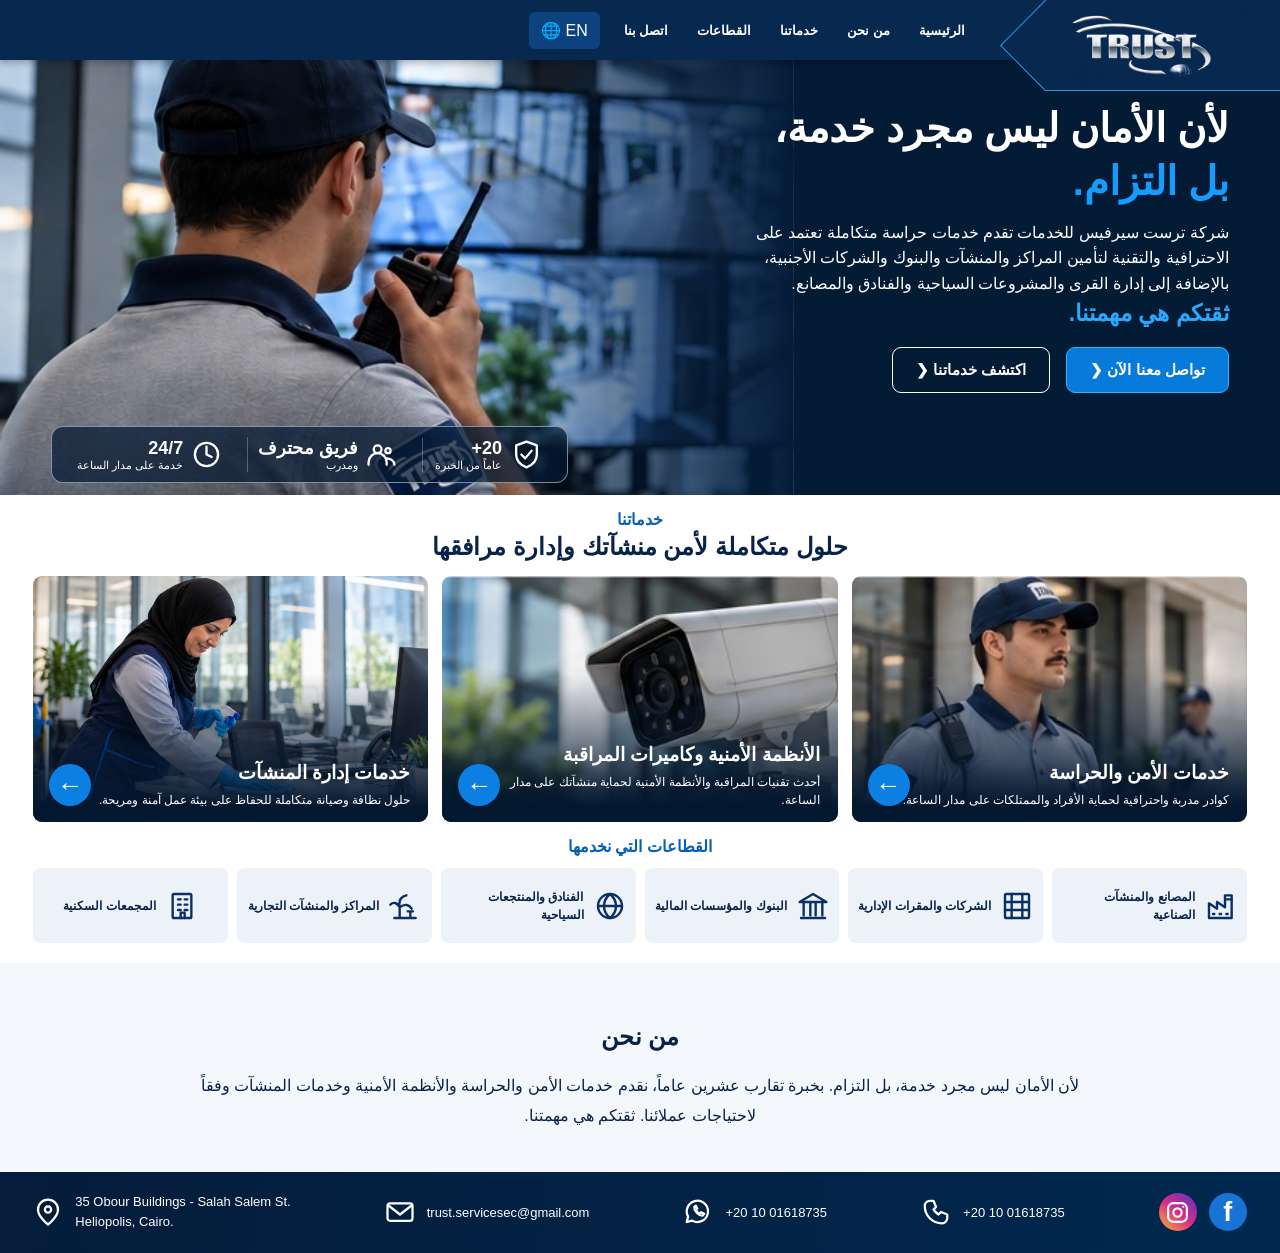
==== index.html @ 4dd1cd44 "TrustService_RTL_Arabic_WhiteSpace_Fixed" ====
<!doctype html><html lang="ar" dir="rtl"><head><meta charset="utf-8"><meta name="viewport" content="width=device-width, initial-scale=1"><meta name="description" content="ترست سيرفيس للأمن والحراسة وكاميرات المراقبة وخدمات المنشآت في مصر"><title>ترست سيرفيس | لأن الأمان ليس مجرد خدمة بل التزام</title><link rel="stylesheet" href="style.css?v=rtl-fix5"></head><body>
<header class="top"><div class="brand"><svg class="brand-outline" viewBox="0 0 280 90" preserveAspectRatio="none" aria-hidden="true"><path d="M45 0 L0 45 L45 90 H280"/></svg><img src="assets/logo_transparent.png" alt="TRUST Service"></div><nav class="nav" aria-label="Main navigation"><a href="#home" data-ar="الرئيسية" data-en="Home">الرئيسية</a><a href="about.html" data-ar="من نحن" data-en="About">من نحن</a><a href="security.html" data-ar="خدماتنا" data-en="Services">خدماتنا</a><a href="#sectors" data-ar="القطاعات" data-en="Sectors">القطاعات</a><a href="contact.html" data-ar="اتصل بنا" data-en="Contact">اتصل بنا</a></nav><button class="lang" id="lang" type="button">EN 🌐</button><button class="hamburger" id="menu" type="button" aria-label="Toggle menu" aria-expanded="false">☰</button></header>
<main><section class="hero" id="home"><div class="hero-photo" role="img" aria-label="Security guard monitoring CCTV displays"></div><div class="hero-copy"><h1 data-ar="لأن الأمان ليس مجرد خدمة،<br><em>بل التزام.</em>" data-en="Security is more than a service,<br><em>it's a commitment.</em>">لأن الأمان ليس مجرد خدمة،<br><em>بل التزام.</em></h1><p data-ar="شركة ترست سيرفيس للخدمات تقدم خدمات حراسة متكاملة تعتمد على الاحترافية والتقنية لتأمين المراكز والمنشآت والبنوك والشركات الأجنبية، بالإضافة إلى إدارة القرى والمشروعات السياحية والفنادق والمصانع." data-en="Trust Service provides professional security and technology-driven solutions for commercial premises, banks, international companies, tourism projects, hotels and factories.">شركة ترست سيرفيس للخدمات تقدم خدمات حراسة متكاملة تعتمد على الاحترافية والتقنية لتأمين المراكز والمنشآت والبنوك والشركات الأجنبية، بالإضافة إلى إدارة القرى والمشروعات السياحية والفنادق والمصانع.</p><strong data-ar="ثقتكم هي مهمتنا." data-en="Your trust is our mission.">ثقتكم هي مهمتنا.</strong><div class="hero-buttons"><a class="btn primary" href="#contact" data-ar="تواصل معنا الآن ❮" data-en="Contact Us ❯">تواصل معنا الآن ❮</a><a class="btn outline" href="#services" data-ar="اكتشف خدماتنا ❮" data-en="Explore Services ❯">اكتشف خدماتنا ❮</a></div></div><div class="stats"><div><span class="stat-icon"><svg viewBox="0 0 24 24" width="30" height="30" fill="none" stroke="currentColor" stroke-width="1.8" stroke-linecap="round" stroke-linejoin="round" aria-hidden="true"><path d="M12 2 4 5v7c0 5 3 8 8 10 5-2 8-5 8-10V5z"/><path d="m8 12 3 3 5-6"/></svg></span><b>20+</b><small data-ar="عاماً من الخبرة" data-en="Years of experience">عاماً من الخبرة</small></div><div><span class="stat-icon"><svg viewBox="0 0 24 24" width="30" height="30" fill="none" stroke="currentColor" stroke-width="1.8" stroke-linecap="round" stroke-linejoin="round" aria-hidden="true"><circle cx="9" cy="8" r="3"/><circle cx="17" cy="9" r="2"/><path d="M2 20v-2a7 7 0 0 1 14 0v2M16 15c3 0 6 2 6 5"/></svg></span><b data-ar="فريق محترف" data-en="Professional team">فريق محترف</b><small data-ar="ومدرب" data-en="Trained personnel">ومدرب</small></div><div><span class="stat-icon"><svg viewBox="0 0 24 24" width="30" height="30" fill="none" stroke="currentColor" stroke-width="1.8" stroke-linecap="round" stroke-linejoin="round" aria-hidden="true"><circle cx="12" cy="12" r="9"/><path d="M12 6v6l4 2"/></svg></span><b>24/7</b><small data-ar="خدمة على مدار الساعة" data-en="Around-the-clock security">خدمة على مدار الساعة</small></div></div></section>
<section class="services" id="services"><div class="section-label" data-ar="خدماتنا" data-en="Our Services">خدماتنا</div><h2 data-ar="حلول متكاملة لأمن منشآتك وإدارة مرافقها" data-en="Integrated Security & Facility Solutions">حلول متكاملة لأمن منشآتك وإدارة مرافقها</h2><div class="cards"><article class="card"><img src="assets/guards.jpg" alt="Security guards in uniform"><div class="shade"><h3 data-ar="خدمات الأمن والحراسة" data-en="Security Guarding">خدمات الأمن والحراسة</h3><p data-ar="كوادر مدربة واحترافية لحماية الأفراد والممتلكات على مدار الساعة." data-en="Trained professionals protecting people and property around the clock.">كوادر مدربة واحترافية لحماية الأفراد والممتلكات على مدار الساعة.</p></div><a href="security.html" aria-label="Explore security guarding"><span data-ar="←" data-en="→">←</span></a></article><article class="card"><img src="assets/cctv.jpg" alt="Security CCTV camera"><div class="shade"><h3 data-ar="الأنظمة الأمنية وكاميرات المراقبة" data-en="Security Systems & CCTV">الأنظمة الأمنية وكاميرات المراقبة</h3><p data-ar="أحدث تقنيات المراقبة والأنظمة الأمنية لحماية منشآتك على مدار الساعة." data-en="Surveillance and security technology to protect your premises.">أحدث تقنيات المراقبة والأنظمة الأمنية لحماية منشآتك على مدار الساعة.</p></div><a href="cctv.html" aria-label="Explore CCTV and security systems"><span data-ar="←" data-en="→">←</span></a></article><article class="card"><img src="assets/facility_cleaning_approved.png" alt="Female professional cleaner"><div class="shade"><h3 data-ar="خدمات إدارة المنشآت" data-en="Facility Services">خدمات إدارة المنشآت</h3><p data-ar="حلول نظافة وصيانة متكاملة للحفاظ على بيئة عمل آمنة ومريحة." data-en="Cleaning and facility support for safe, comfortable workplaces.">حلول نظافة وصيانة متكاملة للحفاظ على بيئة عمل آمنة ومريحة.</p></div><a href="facility.html" aria-label="Explore facility services"><span data-ar="←" data-en="→">←</span></a></article></div></section>
<section class="sectors" id="sectors"><div class="section-label" data-ar="القطاعات التي نخدمها" data-en="Sectors We Serve">القطاعات التي نخدمها</div><div class="sector-grid"><div><span class="sector-icon"><svg viewBox="0 0 24 24" width="30" height="30" fill="none" stroke="currentColor" stroke-width="1.8" stroke-linecap="round" stroke-linejoin="round" aria-hidden="true"><path d="M3 21V10l6 4V9l6 4V4h5v17z"/><path d="M6 18h1m4 0h1m4 0h1M16 7h4"/></svg></span><b data-ar="المصانع والمنشآت الصناعية" data-en="Factories & Industrial Sites">المصانع والمنشآت الصناعية</b></div><div><span class="sector-icon"><svg viewBox="0 0 24 24" width="30" height="30" fill="none" stroke="currentColor" stroke-width="1.8" stroke-linecap="round" stroke-linejoin="round" aria-hidden="true"><rect x="3" y="3" width="18" height="18" rx="1"/><path d="M8 3v18M16 3v18M3 9h18M3 15h18"/></svg></span><b data-ar="الشركات والمقرات الإدارية" data-en="Companies & Administrative Offices">الشركات والمقرات الإدارية</b></div><div><span class="sector-icon"><svg viewBox="0 0 24 24" width="30" height="30" fill="none" stroke="currentColor" stroke-width="1.8" stroke-linecap="round" stroke-linejoin="round" aria-hidden="true"><path d="m2 9 10-6 10 6M3 21h18M5 10v9m5-9v9m4-9v9m5-9v9M2 9h20"/></svg></span><b data-ar="البنوك والمؤسسات المالية" data-en="Banks & Financial Institutions">البنوك والمؤسسات المالية</b></div><div><span class="sector-icon"><svg viewBox="0 0 24 24" width="30" height="30" fill="none" stroke="currentColor" stroke-width="1.8" stroke-linecap="round" stroke-linejoin="round" aria-hidden="true"><circle cx="12" cy="12" r="9"/><path d="M3 12h18M12 3c-6 5-6 13 0 18m0-18c6 5 6 13 0 18"/></svg></span><b data-ar="الفنادق والمنتجعات السياحية" data-en="Hotels & Resorts">الفنادق والمنتجعات السياحية</b></div><div><span class="sector-icon"><svg viewBox="0 0 24 24" width="30" height="30" fill="none" stroke="currentColor" stroke-width="1.8" stroke-linecap="round" stroke-linejoin="round" aria-hidden="true"><path d="M4 21h16M8 21v-8m0 0c-2-4-5-4-7-2m7 2c-1-5 1-8 5-9m-5 9c4-3 7-2 9 1M16 21v-5m-2 0h4"/></svg></span><b data-ar="المراكز والمنشآت التجارية" data-en="Shopping Centers & Commercial Properties">المراكز والمنشآت التجارية</b></div><div><span class="sector-icon"><svg viewBox="0 0 24 24" width="30" height="30" fill="none" stroke="currentColor" stroke-width="1.8" stroke-linecap="round" stroke-linejoin="round" aria-hidden="true"><rect x="5" y="3" width="14" height="18" rx="1"/><path d="M9 7h2m3 0h2M9 11h2m3 0h2M9 15h2m3 0h2M11 21v-4h3v4"/></svg></span><b data-ar="المجمعات السكنية" data-en="Residential Compounds">المجمعات السكنية</b></div></div></section><section id="about" class="about"><h2 data-ar="من نحن" data-en="About Trust Service">من نحن</h2><p data-ar="لأن الأمان ليس مجرد خدمة، بل التزام. بخبرة تقارب عشرين عاماً، نقدم خدمات الأمن والحراسة والأنظمة الأمنية وخدمات المنشآت وفقاً لاحتياجات عملائنا. ثقتكم هي مهمتنا." data-en="Security is more than a service — it's a commitment. With nearly twenty years of experience, we offer security, surveillance and facility solutions tailored to our customers. Your trust is our mission.">لأن الأمان ليس مجرد خدمة، بل التزام. بخبرة تقارب عشرين عاماً، نقدم خدمات الأمن والحراسة والأنظمة الأمنية وخدمات المنشآت وفقاً لاحتياجات عملائنا. ثقتكم هي مهمتنا.</p></section></main>
<footer id="contact"><div class="footer-inner"><div class="footer-social"><a aria-label="Facebook" href="https://www.facebook.com/share/1CmAo6zM5y/" target="_blank" rel="noopener">f</a><a aria-label="Instagram" href="https://www.instagram.com/trust.service.sec/" target="_blank" rel="noopener noreferrer"><svg viewBox="0 0 24 24" width="25" height="25" fill="none" stroke="currentColor" stroke-width="2" stroke-linecap="round" stroke-linejoin="round" aria-hidden="true"><rect x="3" y="3" width="18" height="18" rx="5"/><circle cx="12" cy="12" r="4"/><circle cx="17.5" cy="6.5" r="1" fill="currentColor" stroke="none"/></svg></a></div><a href="tel:+201001618735"><span class="footer-icon"><svg viewBox="0 0 24 24" width="30" height="30" fill="none" stroke="currentColor" stroke-width="1.8" stroke-linecap="round" stroke-linejoin="round" aria-hidden="true"><path d="M7 3h3l2 5-2 2a16 16 0 0 0 4 4l2-2 5 2v3c0 2-2 4-4 4C9 21 3 15 3 7c0-2 2-4 4-4z"/></svg></span><span dir="ltr">+20 10 01618735</span></a><a href="https://wa.me/201001618735" target="_blank" rel="noopener"><span class="footer-icon"><svg viewBox="0 0 24 24" width="30" height="30" fill="none" stroke="currentColor" stroke-width="1.8" stroke-linecap="round" stroke-linejoin="round" aria-hidden="true"><path d="M20 11.5a8.5 8.5 0 0 1-12.7 7.4L3 20l1.1-4.3A8.5 8.5 0 1 1 20 11.5z"/><path d="M9 8c-.4 3 3.5 6.8 6.5 7l1.5-1.6-2.6-1.2-1.2 1c-1.2-.5-2.2-1.5-2.7-2.7l1-1.2L10.3 7z"/></svg></span><span dir="ltr">+20 10 01618735</span></a><a href="mailto:trust.servicesec@gmail.com"><span class="footer-icon"><svg viewBox="0 0 24 24" width="30" height="30" fill="none" stroke="currentColor" stroke-width="1.8" stroke-linecap="round" stroke-linejoin="round" aria-hidden="true"><rect x="2" y="5" width="20" height="14" rx="2"/><path d="m3 7 9 7 9-7"/></svg></span>trust.servicesec@gmail.com</a><div class="address"><span class="footer-icon"><svg viewBox="0 0 24 24" width="30" height="30" fill="none" stroke="currentColor" stroke-width="1.8" stroke-linecap="round" stroke-linejoin="round" aria-hidden="true"><path d="M20 10c0 6-8 12-8 12S4 16 4 10a8 8 0 0 1 16 0z"/><circle cx="12" cy="10" r="2.5"/></svg></span><span dir="ltr">35 Obour Buildings - Salah Salem St.<br>Heliopolis, Cairo.</span></div></div></footer><script src="script.js?v=native-nav3"></script></body></html>
---- style.css ----
*{box-sizing:border-box}html{scroll-behavior:smooth}body{margin:0;font-family:Tahoma,Arial,sans-serif;color:#08234b;background:#fff}a{text-decoration:none}button{font:inherit;cursor:pointer}.top{height:60px;background:linear-gradient(100deg,#041a36,#062b57 60%,#02182f);color:#fff;display:flex;align-items:center;gap:24px;padding:0 25px;position:sticky;top:0;z-index:50;box-shadow:0 2px 8px #0005}.brand{width:225px;align-self:stretch;display:flex;align-items:center;justify-content:center;border-inline-end:1px solid #2a78bc}.brand img{width:155px;height:57px;object-fit:contain;mix-blend-mode:screen}.nav{display:flex;align-items:center;gap:29px;white-space:nowrap}.nav a{color:#fff;font-size:13px;font-weight:700;padding:21px 0}.nav a:hover{color:#3fb4ff}.top-contact{display:flex;gap:16px;align-items:center;margin-inline-start:auto;direction:ltr}.top-contact a{color:white;white-space:nowrap;font-size:12px}.top-social{display:flex;gap:10px}.top-social a,.footer-social a{display:grid;place-items:center;width:30px;height:30px;border-radius:50%;background:#1773d4;color:#fff;font-size:22px;font-weight:bold}.top-social a:last-child,.footer-social a:last-child{background:linear-gradient(40deg,#f9b72b,#d72a8a,#5733c9)}.lang{background:#0c427d;color:white;border:0;border-radius:6px;padding:9px 12px;white-space:nowrap}.hamburger{display:none;color:white;background:none;border:0;font-size:24px}.hero{position:relative;height:435px;background:#041b36;overflow:hidden;color:#fff}.hero-photo{position:absolute;inset:0 38% 0 0;background-image:linear-gradient(to left,#031b37 0%,transparent 44%),url('assets/hero_clean.jpg');background-position:center;background-size:cover}.hero-copy{position:relative;z-index:2;width:45%;padding:42px 4% 30px 2%;margin-right:0;margin-left:auto;text-align:right}.hero h1{font-size:clamp(29px,3.1vw,49px);line-height:1.33;margin:0 0 12px;font-weight:900}.hero h1 em{font-style:normal;color:#159cff}.hero p{font-size:16px;line-height:1.6;margin:0 0 4px}.hero strong{color:#28a9ff;font-size:23px}.hero-buttons{display:flex;gap:16px;margin-top:20px}.btn{border-radius:9px;padding:13px 23px;color:white;font-size:15px;font-weight:bold;text-align:center}.btn.primary{background:#087bda;border:1px solid #36b0ff}.btn.outline{border:1px solid white}.stats{position:absolute;z-index:3;bottom:0;left:4%;display:flex;align-items:center;background:#061a32b8;border:1px solid #b8d0e2a1;border-radius:12px 12px 0 0;padding:10px 15px;gap:15px}.stats div{display:grid;grid-template-columns:auto auto;column-gap:8px;align-items:center;padding:0 10px;border-left:1px solid #fff4}.stats div:last-child{border:0}.stats span{font-size:29px;grid-row:span 2}.stats b{font-size:18px;white-space:nowrap}.stats small{font-size:11px}.services{padding:15px 2.6% 12px}.section-label{text-align:center;color:#075eb7;font-size:16px;font-weight:800}.services h2{text-align:center;margin:4px 0 15px;font-size:24px}.cards{display:grid;grid-template-columns:repeat(3,minmax(0,1fr));gap:14px}.card{position:relative;height:246px;border-radius:9px;overflow:hidden;background:#092c52}.card img{width:100%;height:100%;object-fit:cover}.card:after{content:"";position:absolute;inset:40% 0 0;background:linear-gradient(transparent,#03172f 90%)}.shade{position:absolute;z-index:2;bottom:13px;right:18px;left:50px;color:white}.shade h3{font-size:19px;margin:0 0 7px}.shade p{font-size:12px;line-height:1.5;margin:0}.card>a{position:absolute;z-index:3;bottom:16px;left:16px;background:#0b7fe2;border-radius:50%;width:42px;height:42px;color:white;display:grid;place-items:center;font-size:26px}.sectors{padding:3px 2.6% 20px}.sector-grid{display:grid;grid-template-columns:repeat(6,minmax(0,1fr));gap:9px;margin-top:12px}.sector-grid>div{background:#edf2f8;border-radius:8px;display:flex;align-items:center;justify-content:center;gap:10px;min-height:75px;padding:10px}.sector-grid span{font-size:31px;color:#0a3166}.sector-grid b{font-size:12px;line-height:1.5}.about{background:#f4f7fb;text-align:center;padding:40px 22px}.about h2{font-size:24px}.about p{max-width:880px;margin:auto;line-height:1.9}footer{background:linear-gradient(95deg,#051c3b,#00284e);color:white;padding:20px 2.6%}.footer-inner{display:flex;align-items:center;justify-content:space-between;gap:18px}.footer-inner>a,.address{color:white;display:flex;gap:12px;align-items:center;font-size:13px;direction:ltr}.footer-icon{font-size:29px}.footer-social{display:flex;gap:12px}.footer-social a{width:38px;height:38px;font-size:27px}.address{line-height:1.6}html[dir=ltr] .hero-photo{inset:0 0 0 38%;background-image:linear-gradient(to right,#031b37 0%,transparent 44%),url('assets/hero_clean.jpg')}html[dir=ltr] .hero-copy{margin-left:0;margin-right:auto;text-align:left;padding:42px 2% 30px 4%}html[dir=ltr] .shade{left:18px;right:50px}html[dir=ltr] .card>a{left:auto;right:16px}html[dir=ltr] .stats{left:auto;right:4%}
@media(max-width:1250px){.top{gap:12px;padding:0 14px}.nav{gap:13px}.top-contact a:first-child{display:none}.brand{width:170px}.brand img{width:130px}.hero-copy{width:49%}.hero h1{font-size:35px}.hero p{font-size:14px}.stats{transform:scale(.85);transform-origin:bottom left}}@media(max-width:900px){.top{height:64px;gap:14px}.brand{width:auto;margin-inline-end:auto}.brand img{width:125px}.hamburger{display:block}.nav{display:none;position:absolute;top:64px;right:0;left:0;background:#08264a;padding:12px 22px;flex-direction:column;align-items:stretch;gap:0}.nav.open{display:flex}.nav a{padding:12px}.top-contact{display:none}.hero{height:auto;min-height:680px;display:flex;flex-direction:column}.hero-photo{position:relative;inset:auto!important;width:100%;height:310px;background-image:url('assets/hero_clean.jpg')!important;background-position:center}.hero-copy,html[dir=ltr] .hero-copy{width:100%;padding:24px;text-align:start;margin:0}.hero h1{font-size:32px}.stats{position:relative;left:auto!important;right:auto!important;bottom:auto;transform:none;margin:0 12px 10px;justify-content:center}.cards{grid-template-columns:1fr}.card{height:260px}.sector-grid{grid-template-columns:repeat(3,1fr)}.footer-inner{flex-wrap:wrap;justify-content:center}.footer-inner>*{margin:8px}.services h2{font-size:21px}}@media(max-width:520px){.top-social{display:none}.hero h1{font-size:29px}.hero-buttons{flex-direction:column}.stats{gap:0;padding:9px 2px}.stats div{padding:0 5px}.stats span{font-size:19px}.stats b{font-size:13px}.stats small{font-size:9px}.sector-grid{grid-template-columns:repeat(2,1fr)}.sector-grid>div{min-height:86px}.footer-inner{align-items:flex-start;flex-direction:column}.hero-photo{height:260px}}
/* Refinements requested: artwork-integrated logo, clean hero image, clearer icons */
.brand{width:235px;border-inline-end:0;overflow:hidden}.brand img{width:225px;height:60px;object-fit:contain;mix-blend-mode:normal}
.stats{bottom:12px;border-radius:12px;direction:rtl}.stats div{min-width:130px}.stat-icon{display:flex;align-items:center;justify-content:center}.stat-icon svg{width:31px;height:31px}
.sector-icon{display:inline-flex;align-items:center;justify-content:center;color:#073367;flex-shrink:0}.sector-icon svg{width:32px;height:32px}
.footer-icon{display:inline-flex;align-items:center;justify-content:center;flex-shrink:0}.footer-icon svg{width:30px;height:30px}
@media(max-width:1250px){.brand{width:170px}.brand img{width:165px;height:55px}}
@media(max-width:900px){.brand{width:140px}.brand img{width:135px;height:54px}.stats{bottom:auto}}
/* Header logo treatment matching the approved mockup */
.top{overflow:visible;padding-right:315px}
.brand{position:absolute;top:0;right:0;width:300px;height:110px;z-index:60;border:0;display:flex;align-items:center;justify-content:center;overflow:hidden;clip-path:polygon(16% 0,100% 0,100% 100%,20% 100%,0 48%);background:linear-gradient(125deg,#0b4585,#062951 55%,#03182f);box-shadow:none}
.brand::before{content:"";position:absolute;inset:0;clip-path:polygon(16% 0,100% 0,100% 100%,20% 100%,0 48%);border-bottom:1px solid #2999ef;pointer-events:none}
.brand img{width:245px;height:100px;object-fit:contain;mix-blend-mode:normal;margin-right:-20px}
@media(max-width:1250px){.top{padding-right:255px}.brand{width:245px;height:92px}.brand img{width:205px;height:82px}}
@media(max-width:900px){.top{padding-right:175px}.brand{width:175px;height:78px}.brand img{width:145px;height:68px;margin-right:-12px}}
@media(max-width:480px){.top{padding-right:140px}.brand{width:145px;height:70px}.brand img{width:125px;height:58px}}

/* Uniform navy header mark: no mismatched blue panels or detached arrow. */
.brand{position:absolute;top:0;right:0;width:280px;height:91px;z-index:60;display:flex;align-items:center;justify-content:center;overflow:hidden;border:0;clip-path:none;background:#08294f;box-shadow:none;padding-left:35px;}
.brand::before{content:"";position:absolute;inset:0;clip-path:polygon(0 50%,16% 0,100% 0,100% 100%,16% 100%);background:#2a9be6;z-index:0;border:0;}
.brand::after{content:"";position:absolute;inset:1.5px;clip-path:polygon(0 50%,16% 0,100% 0,100% 100%,16% 100%);background:#08294f;z-index:1;}
.brand img{position:relative;z-index:2;width:205px;height:79px;object-fit:contain;mix-blend-mode:normal;margin:0;}
.top{background:#08294f;}
@media(max-width:1250px){.brand{width:225px;height:80px;padding-left:26px}.brand img{width:175px;height:67px}.top{padding-right:235px}}
@media(max-width:900px){.brand{width:170px;height:64px;padding-left:19px}.brand img{width:135px;height:52px}.top{padding-right:180px}}
@media(max-width:480px){.brand{width:145px;height:64px;padding-left:15px}.brand img{width:118px;height:48px}.top{padding-right:150px}}

/* Final header edge alignment: one continuous SVG stroke, not overlapping CSS polygons. */
.brand{background:#08294f;clip-path:none;isolation:isolate;overflow:visible;padding-left:35px;}
.brand::before,.brand::after{content:none!important;display:none!important;}
.brand-outline{position:absolute;inset:0;width:100%;height:100%;z-index:1;overflow:visible;pointer-events:none;}
.brand-outline path{fill:none;stroke:#2a9be6;stroke-width:1.8;vector-effect:non-scaling-stroke;stroke-linejoin:round;stroke-linecap:round;}
.brand img{position:relative;z-index:2;}

/* Arrow correction: same polygon controls BOTH the navy fill and blue border.
   Removes the rectangular panel previously visible outside the chevron. */
.brand {
  background:#08294f !important;
  clip-path:polygon(16.0714% 0, 100% 0, 100% 100%, 16.0714% 100%, 0 50%) !important;
  -webkit-clip-path:polygon(16.0714% 0, 100% 0, 100% 100%, 16.0714% 100%, 0 50%) !important;
  overflow:hidden !important;
}
.brand-outline {inset:0; display:block;}
.brand-outline path {stroke:#2a9be6;stroke-width:2;fill:none;vector-effect:non-scaling-stroke;}

/* Header contact details removed at customer request. */
.top-contact{display:none!important}

.footer-social a svg{display:block;width:25px;height:25px}

/* English header: mirror the brand panel and place logo on the left. */
html[dir="ltr"] .top{padding-right:25px;padding-left:315px}
html[dir="ltr"] .brand{
 right:auto;left:0;padding-left:0;padding-right:35px;
 clip-path:polygon(0 0,83.9286% 0,100% 50%,83.9286% 100%,0 100%) !important;
 -webkit-clip-path:polygon(0 0,83.9286% 0,100% 50%,83.9286% 100%,0 100%) !important;
}
html[dir="ltr"] .brand-outline{transform:scaleX(-1)}
@media(max-width:1250px){html[dir="ltr"] .top{padding-left:235px;padding-right:14px}html[dir="ltr"] .brand{padding-right:26px}}
@media(max-width:900px){html[dir="ltr"] .top{padding-left:180px;padding-right:14px}html[dir="ltr"] .brand{padding-right:19px}}
@media(max-width:480px){html[dir="ltr"] .top{padding-left:150px;padding-right:14px}html[dir="ltr"] .brand{padding-right:15px}}

/* Mobile statistics: keep English and Arabic labels inside their cards. */
@media (max-width: 600px) {
  .hero .stats {width:calc(100% - 24px);max-width:100%;margin:0 12px 12px;display:grid;grid-template-columns:repeat(3,minmax(0,1fr));gap:0;padding:8px 4px;direction:inherit;transform:none;box-sizing:border-box;}
  .hero .stats > div {min-width:0;max-width:100%;width:100%;display:flex;flex-direction:column;justify-content:center;align-items:center;text-align:center;gap:3px;padding:4px 3px;box-sizing:border-box;overflow-wrap:anywhere;}
  .hero .stats b {font-size:clamp(10px,2.8vw,14px);line-height:1.2;white-space:normal;overflow-wrap:anywhere;}
  .hero .stats small {font-size:clamp(9px,2.45vw,11px);line-height:1.25;white-space:normal;overflow-wrap:anywhere;}
  .hero .stats .stat-icon {font-size:20px;line-height:1;flex:0 0 auto;}
  .hero .stats .stat-icon svg {width:24px;height:24px;}
}

/* Quotation form submission feedback and spam trap */
.form-honeypot{position:absolute!important;inset:auto!important;width:1px!important;height:1px!important;padding:0!important;margin:0!important;overflow:hidden!important;clip-path:inset(50%)!important;white-space:nowrap!important;pointer-events:none!important}
.form-status{margin:14px 0 0;font-weight:700;line-height:1.7}
.form-status:empty{display:none}
.form-status.success{color:#146b3a}
.form-status.error{color:#b42318}
button[type="submit"]:disabled{opacity:.65;cursor:wait}
.whatsapp-alt a{color:#0d579d;text-decoration:underline}

/* Mobile navigation: keep the expanded menu above the logo and page content. */
@media (max-width:900px) {
  .top {isolation:isolate; overflow:visible;}
  .top .nav {z-index:1000; top:100%; left:0; right:0; width:100%; max-height:calc(100dvh - 64px); overflow-y:auto; box-shadow:0 10px 18px #0005; pointer-events:auto;}
  .top .nav.open {display:flex;}
  .top .nav a {display:block;position:relative;z-index:1001;pointer-events:auto;touch-action:manipulation;min-height:46px;}
  .top .hamburger {position:relative;z-index:1002;touch-action:manipulation;}
  .top .brand {pointer-events:none;}
}

/* Mobile viewport containment: avoid RTL pages rendering outside the screen. */
html {max-width:100%;overflow-x:clip;}
body {width:100%;max-width:100%;overflow-x:clip;}
img,svg,video {max-width:100%;}
@media(max-width:900px) {
 .top {width:100%;max-width:100%;}
 .top .nav {box-sizing:border-box;max-width:100vw;}
 .security-hero,.about-hero,.contact-content,.contact-info {width:100%;max-width:100%;min-width:0;}
 .security-hero > *, .about-hero > *, .contact-content > * {min-width:0;max-width:100%;}
 .security-section,.about-wrap,.contact-container {box-sizing:border-box;width:100%;max-width:100%;min-width:0;}
 .security-grid,.about-value-grid,.about-service-links,.quote-form,.contact-form {min-width:0;max-width:100%;}
 .security-grid > *, .quote-form > *, .contact-form > * {min-width:0;max-width:100%;}
 .quote-form input,.quote-form select,.quote-form textarea {min-width:0;max-width:100%;box-sizing:border-box;}
}

/* RTL overflow safeguard: hidden spam field must remain in-flow anchored, never offset thousands of pixels. */
html[dir="rtl"] body{overflow-x:clip;}
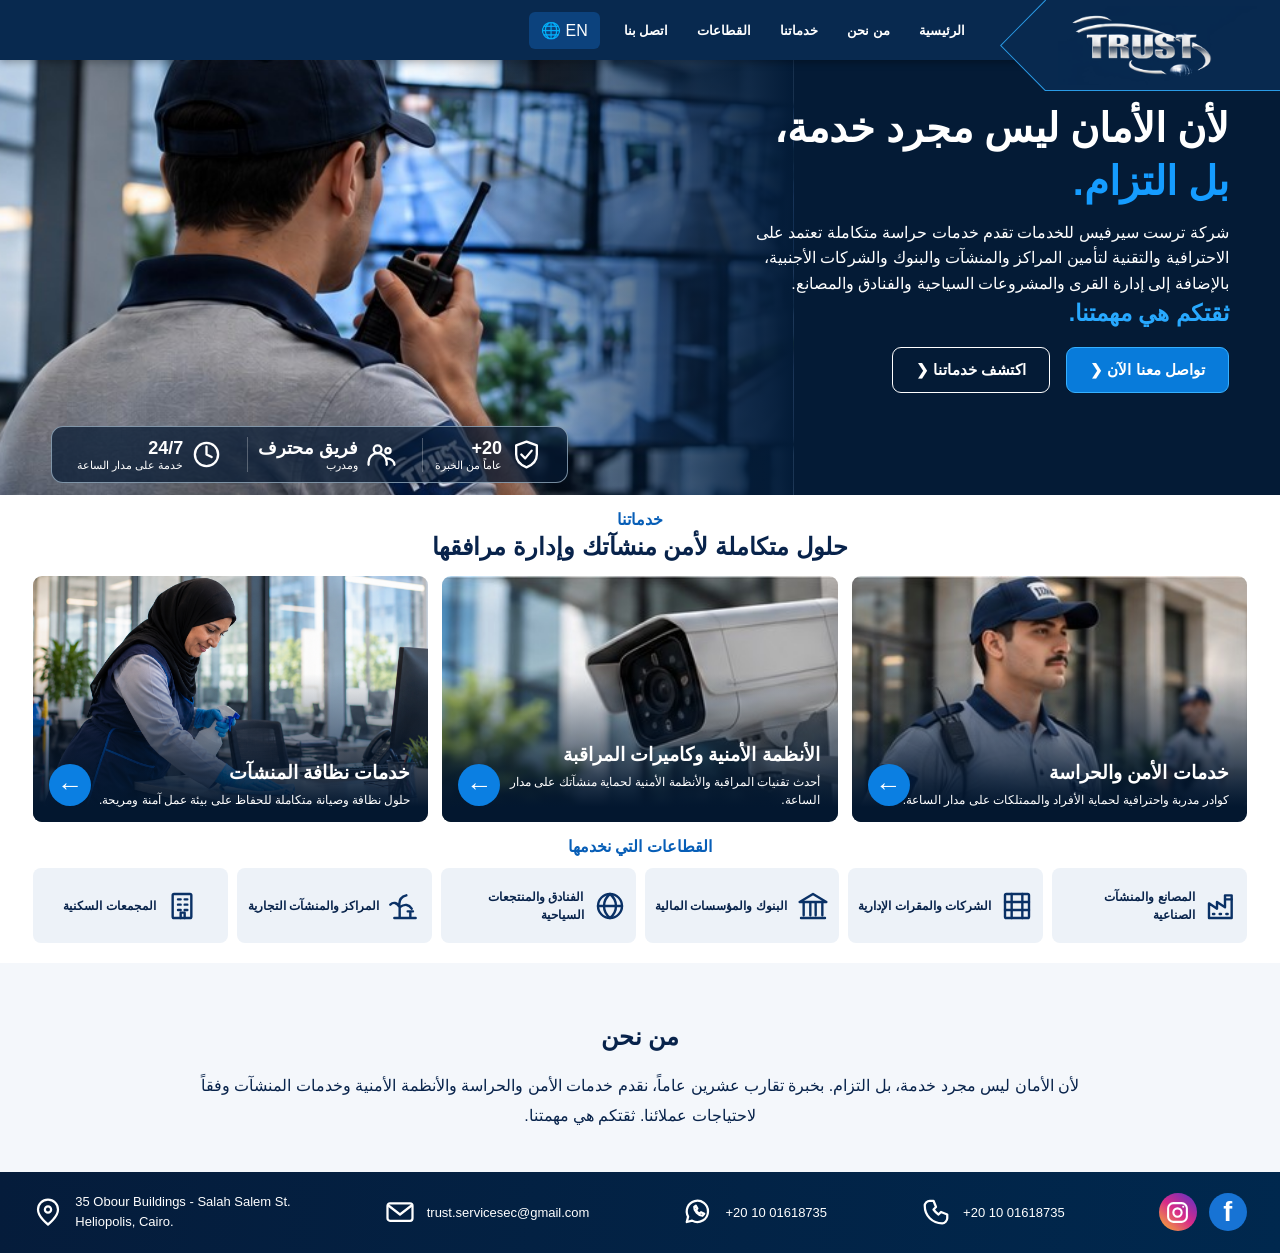
==== commit 73c558fa: "Update index.html Update cleaning service titles AR and EN." ====
--- a/index.html
+++ b/index.html
@@ -1,6 +1,6 @@
 <!doctype html><html lang="ar" dir="rtl"><head><meta charset="utf-8"><meta name="viewport" content="width=device-width, initial-scale=1"><meta name="description" content="ترست سيرفيس للأمن والحراسة وكاميرات المراقبة وخدمات المنشآت في مصر"><title>ترست سيرفيس | لأن الأمان ليس مجرد خدمة بل التزام</title><link rel="stylesheet" href="style.css?v=rtl-fix5"></head><body>
 <header class="top"><div class="brand"><svg class="brand-outline" viewBox="0 0 280 90" preserveAspectRatio="none" aria-hidden="true"><path d="M45 0 L0 45 L45 90 H280"/></svg><img src="assets/logo_transparent.png" alt="TRUST Service"></div><nav class="nav" aria-label="Main navigation"><a href="#home" data-ar="الرئيسية" data-en="Home">الرئيسية</a><a href="about.html" data-ar="من نحن" data-en="About">من نحن</a><a href="security.html" data-ar="خدماتنا" data-en="Services">خدماتنا</a><a href="#sectors" data-ar="القطاعات" data-en="Sectors">القطاعات</a><a href="contact.html" data-ar="اتصل بنا" data-en="Contact">اتصل بنا</a></nav><button class="lang" id="lang" type="button">EN 🌐</button><button class="hamburger" id="menu" type="button" aria-label="Toggle menu" aria-expanded="false">☰</button></header>
 <main><section class="hero" id="home"><div class="hero-photo" role="img" aria-label="Security guard monitoring CCTV displays"></div><div class="hero-copy"><h1 data-ar="لأن الأمان ليس مجرد خدمة،<br><em>بل التزام.</em>" data-en="Security is more than a service,<br><em>it's a commitment.</em>">لأن الأمان ليس مجرد خدمة،<br><em>بل التزام.</em></h1><p data-ar="شركة ترست سيرفيس للخدمات تقدم خدمات حراسة متكاملة تعتمد على الاحترافية والتقنية لتأمين المراكز والمنشآت والبنوك والشركات الأجنبية، بالإضافة إلى إدارة القرى والمشروعات السياحية والفنادق والمصانع." data-en="Trust Service provides professional security and technology-driven solutions for commercial premises, banks, international companies, tourism projects, hotels and factories.">شركة ترست سيرفيس للخدمات تقدم خدمات حراسة متكاملة تعتمد على الاحترافية والتقنية لتأمين المراكز والمنشآت والبنوك والشركات الأجنبية، بالإضافة إلى إدارة القرى والمشروعات السياحية والفنادق والمصانع.</p><strong data-ar="ثقتكم هي مهمتنا." data-en="Your trust is our mission.">ثقتكم هي مهمتنا.</strong><div class="hero-buttons"><a class="btn primary" href="#contact" data-ar="تواصل معنا الآن ❮" data-en="Contact Us ❯">تواصل معنا الآن ❮</a><a class="btn outline" href="#services" data-ar="اكتشف خدماتنا ❮" data-en="Explore Services ❯">اكتشف خدماتنا ❮</a></div></div><div class="stats"><div><span class="stat-icon"><svg viewBox="0 0 24 24" width="30" height="30" fill="none" stroke="currentColor" stroke-width="1.8" stroke-linecap="round" stroke-linejoin="round" aria-hidden="true"><path d="M12 2 4 5v7c0 5 3 8 8 10 5-2 8-5 8-10V5z"/><path d="m8 12 3 3 5-6"/></svg></span><b>20+</b><small data-ar="عاماً من الخبرة" data-en="Years of experience">عاماً من الخبرة</small></div><div><span class="stat-icon"><svg viewBox="0 0 24 24" width="30" height="30" fill="none" stroke="currentColor" stroke-width="1.8" stroke-linecap="round" stroke-linejoin="round" aria-hidden="true"><circle cx="9" cy="8" r="3"/><circle cx="17" cy="9" r="2"/><path d="M2 20v-2a7 7 0 0 1 14 0v2M16 15c3 0 6 2 6 5"/></svg></span><b data-ar="فريق محترف" data-en="Professional team">فريق محترف</b><small data-ar="ومدرب" data-en="Trained personnel">ومدرب</small></div><div><span class="stat-icon"><svg viewBox="0 0 24 24" width="30" height="30" fill="none" stroke="currentColor" stroke-width="1.8" stroke-linecap="round" stroke-linejoin="round" aria-hidden="true"><circle cx="12" cy="12" r="9"/><path d="M12 6v6l4 2"/></svg></span><b>24/7</b><small data-ar="خدمة على مدار الساعة" data-en="Around-the-clock security">خدمة على مدار الساعة</small></div></div></section>
-<section class="services" id="services"><div class="section-label" data-ar="خدماتنا" data-en="Our Services">خدماتنا</div><h2 data-ar="حلول متكاملة لأمن منشآتك وإدارة مرافقها" data-en="Integrated Security & Facility Solutions">حلول متكاملة لأمن منشآتك وإدارة مرافقها</h2><div class="cards"><article class="card"><img src="assets/guards.jpg" alt="Security guards in uniform"><div class="shade"><h3 data-ar="خدمات الأمن والحراسة" data-en="Security Guarding">خدمات الأمن والحراسة</h3><p data-ar="كوادر مدربة واحترافية لحماية الأفراد والممتلكات على مدار الساعة." data-en="Trained professionals protecting people and property around the clock.">كوادر مدربة واحترافية لحماية الأفراد والممتلكات على مدار الساعة.</p></div><a href="security.html" aria-label="Explore security guarding"><span data-ar="←" data-en="→">←</span></a></article><article class="card"><img src="assets/cctv.jpg" alt="Security CCTV camera"><div class="shade"><h3 data-ar="الأنظمة الأمنية وكاميرات المراقبة" data-en="Security Systems & CCTV">الأنظمة الأمنية وكاميرات المراقبة</h3><p data-ar="أحدث تقنيات المراقبة والأنظمة الأمنية لحماية منشآتك على مدار الساعة." data-en="Surveillance and security technology to protect your premises.">أحدث تقنيات المراقبة والأنظمة الأمنية لحماية منشآتك على مدار الساعة.</p></div><a href="cctv.html" aria-label="Explore CCTV and security systems"><span data-ar="←" data-en="→">←</span></a></article><article class="card"><img src="assets/facility_cleaning_approved.png" alt="Female professional cleaner"><div class="shade"><h3 data-ar="خدمات إدارة المنشآت" data-en="Facility Services">خدمات إدارة المنشآت</h3><p data-ar="حلول نظافة وصيانة متكاملة للحفاظ على بيئة عمل آمنة ومريحة." data-en="Cleaning and facility support for safe, comfortable workplaces.">حلول نظافة وصيانة متكاملة للحفاظ على بيئة عمل آمنة ومريحة.</p></div><a href="facility.html" aria-label="Explore facility services"><span data-ar="←" data-en="→">←</span></a></article></div></section>
+<section class="services" id="services"><div class="section-label" data-ar="خدماتنا" data-en="Our Services">خدماتنا</div><h2 data-ar="حلول متكاملة لأمن منشآتك وإدارة مرافقها" data-en="Integrated Security & Facility Solutions">حلول متكاملة لأمن منشآتك وإدارة مرافقها</h2><div class="cards"><article class="card"><img src="assets/guards.jpg" alt="Security guards in uniform"><div class="shade"><h3 data-ar="خدمات الأمن والحراسة" data-en="Security Guarding">خدمات الأمن والحراسة</h3><p data-ar="كوادر مدربة واحترافية لحماية الأفراد والممتلكات على مدار الساعة." data-en="Trained professionals protecting people and property around the clock.">كوادر مدربة واحترافية لحماية الأفراد والممتلكات على مدار الساعة.</p></div><a href="security.html" aria-label="Explore security guarding"><span data-ar="←" data-en="→">←</span></a></article><article class="card"><img src="assets/cctv.jpg" alt="Security CCTV camera"><div class="shade"><h3 data-ar="الأنظمة الأمنية وكاميرات المراقبة" data-en="Security Systems & CCTV">الأنظمة الأمنية وكاميرات المراقبة</h3><p data-ar="أحدث تقنيات المراقبة والأنظمة الأمنية لحماية منشآتك على مدار الساعة." data-en="Surveillance and security technology to protect your premises.">أحدث تقنيات المراقبة والأنظمة الأمنية لحماية منشآتك على مدار الساعة.</p></div><a href="cctv.html" aria-label="Explore CCTV and security systems"><span data-ar="←" data-en="→">←</span></a></article><article class="card"><img src="assets/facility_cleaning_approved.png" alt="Female professional cleaner"><div class="shade"><h3 data-ar="خدمات نظافة المنشآت" data-en="Facility Cleaning Services">خدمات نظافة المنشآت</h3><p data-ar="حلول نظافة وصيانة متكاملة للحفاظ على بيئة عمل آمنة ومريحة." data-en="Cleaning and facility support for safe, comfortable workplaces.">حلول نظافة وصيانة متكاملة للحفاظ على بيئة عمل آمنة ومريحة.</p></div><a href="facility.html" aria-label="Explore Facility Cleaning Services"><span data-ar="←" data-en="→">←</span></a></article></div></section>
 <section class="sectors" id="sectors"><div class="section-label" data-ar="القطاعات التي نخدمها" data-en="Sectors We Serve">القطاعات التي نخدمها</div><div class="sector-grid"><div><span class="sector-icon"><svg viewBox="0 0 24 24" width="30" height="30" fill="none" stroke="currentColor" stroke-width="1.8" stroke-linecap="round" stroke-linejoin="round" aria-hidden="true"><path d="M3 21V10l6 4V9l6 4V4h5v17z"/><path d="M6 18h1m4 0h1m4 0h1M16 7h4"/></svg></span><b data-ar="المصانع والمنشآت الصناعية" data-en="Factories & Industrial Sites">المصانع والمنشآت الصناعية</b></div><div><span class="sector-icon"><svg viewBox="0 0 24 24" width="30" height="30" fill="none" stroke="currentColor" stroke-width="1.8" stroke-linecap="round" stroke-linejoin="round" aria-hidden="true"><rect x="3" y="3" width="18" height="18" rx="1"/><path d="M8 3v18M16 3v18M3 9h18M3 15h18"/></svg></span><b data-ar="الشركات والمقرات الإدارية" data-en="Companies & Administrative Offices">الشركات والمقرات الإدارية</b></div><div><span class="sector-icon"><svg viewBox="0 0 24 24" width="30" height="30" fill="none" stroke="currentColor" stroke-width="1.8" stroke-linecap="round" stroke-linejoin="round" aria-hidden="true"><path d="m2 9 10-6 10 6M3 21h18M5 10v9m5-9v9m4-9v9m5-9v9M2 9h20"/></svg></span><b data-ar="البنوك والمؤسسات المالية" data-en="Banks & Financial Institutions">البنوك والمؤسسات المالية</b></div><div><span class="sector-icon"><svg viewBox="0 0 24 24" width="30" height="30" fill="none" stroke="currentColor" stroke-width="1.8" stroke-linecap="round" stroke-linejoin="round" aria-hidden="true"><circle cx="12" cy="12" r="9"/><path d="M3 12h18M12 3c-6 5-6 13 0 18m0-18c6 5 6 13 0 18"/></svg></span><b data-ar="الفنادق والمنتجعات السياحية" data-en="Hotels & Resorts">الفنادق والمنتجعات السياحية</b></div><div><span class="sector-icon"><svg viewBox="0 0 24 24" width="30" height="30" fill="none" stroke="currentColor" stroke-width="1.8" stroke-linecap="round" stroke-linejoin="round" aria-hidden="true"><path d="M4 21h16M8 21v-8m0 0c-2-4-5-4-7-2m7 2c-1-5 1-8 5-9m-5 9c4-3 7-2 9 1M16 21v-5m-2 0h4"/></svg></span><b data-ar="المراكز والمنشآت التجارية" data-en="Shopping Centers & Commercial Properties">المراكز والمنشآت التجارية</b></div><div><span class="sector-icon"><svg viewBox="0 0 24 24" width="30" height="30" fill="none" stroke="currentColor" stroke-width="1.8" stroke-linecap="round" stroke-linejoin="round" aria-hidden="true"><rect x="5" y="3" width="14" height="18" rx="1"/><path d="M9 7h2m3 0h2M9 11h2m3 0h2M9 15h2m3 0h2M11 21v-4h3v4"/></svg></span><b data-ar="المجمعات السكنية" data-en="Residential Compounds">المجمعات السكنية</b></div></div></section><section id="about" class="about"><h2 data-ar="من نحن" data-en="About Trust Service">من نحن</h2><p data-ar="لأن الأمان ليس مجرد خدمة، بل التزام. بخبرة تقارب عشرين عاماً، نقدم خدمات الأمن والحراسة والأنظمة الأمنية وخدمات المنشآت وفقاً لاحتياجات عملائنا. ثقتكم هي مهمتنا." data-en="Security is more than a service — it's a commitment. With nearly twenty years of experience, we offer security, surveillance and facility solutions tailored to our customers. Your trust is our mission.">لأن الأمان ليس مجرد خدمة، بل التزام. بخبرة تقارب عشرين عاماً، نقدم خدمات الأمن والحراسة والأنظمة الأمنية وخدمات المنشآت وفقاً لاحتياجات عملائنا. ثقتكم هي مهمتنا.</p></section></main>
-<footer id="contact"><div class="footer-inner"><div class="footer-social"><a aria-label="Facebook" href="https://www.facebook.com/share/1CmAo6zM5y/" target="_blank" rel="noopener">f</a><a aria-label="Instagram" href="https://www.instagram.com/trust.service.sec/" target="_blank" rel="noopener noreferrer"><svg viewBox="0 0 24 24" width="25" height="25" fill="none" stroke="currentColor" stroke-width="2" stroke-linecap="round" stroke-linejoin="round" aria-hidden="true"><rect x="3" y="3" width="18" height="18" rx="5"/><circle cx="12" cy="12" r="4"/><circle cx="17.5" cy="6.5" r="1" fill="currentColor" stroke="none"/></svg></a></div><a href="tel:+201001618735"><span class="footer-icon"><svg viewBox="0 0 24 24" width="30" height="30" fill="none" stroke="currentColor" stroke-width="1.8" stroke-linecap="round" stroke-linejoin="round" aria-hidden="true"><path d="M7 3h3l2 5-2 2a16 16 0 0 0 4 4l2-2 5 2v3c0 2-2 4-4 4C9 21 3 15 3 7c0-2 2-4 4-4z"/></svg></span><span dir="ltr">+20 10 01618735</span></a><a href="https://wa.me/201001618735" target="_blank" rel="noopener"><span class="footer-icon"><svg viewBox="0 0 24 24" width="30" height="30" fill="none" stroke="currentColor" stroke-width="1.8" stroke-linecap="round" stroke-linejoin="round" aria-hidden="true"><path d="M20 11.5a8.5 8.5 0 0 1-12.7 7.4L3 20l1.1-4.3A8.5 8.5 0 1 1 20 11.5z"/><path d="M9 8c-.4 3 3.5 6.8 6.5 7l1.5-1.6-2.6-1.2-1.2 1c-1.2-.5-2.2-1.5-2.7-2.7l1-1.2L10.3 7z"/></svg></span><span dir="ltr">+20 10 01618735</span></a><a href="mailto:trust.servicesec@gmail.com"><span class="footer-icon"><svg viewBox="0 0 24 24" width="30" height="30" fill="none" stroke="currentColor" stroke-width="1.8" stroke-linecap="round" stroke-linejoin="round" aria-hidden="true"><rect x="2" y="5" width="20" height="14" rx="2"/><path d="m3 7 9 7 9-7"/></svg></span>trust.servicesec@gmail.com</a><div class="address"><span class="footer-icon"><svg viewBox="0 0 24 24" width="30" height="30" fill="none" stroke="currentColor" stroke-width="1.8" stroke-linecap="round" stroke-linejoin="round" aria-hidden="true"><path d="M20 10c0 6-8 12-8 12S4 16 4 10a8 8 0 0 1 16 0z"/><circle cx="12" cy="10" r="2.5"/></svg></span><span dir="ltr">35 Obour Buildings - Salah Salem St.<br>Heliopolis, Cairo.</span></div></div></footer><script src="script.js?v=native-nav3"></script></body></html>+<footer id="contact"><div class="footer-inner"><div class="footer-social"><a aria-label="Facebook" href="https://www.facebook.com/share/1CmAo6zM5y/" target="_blank" rel="noopener">f</a><a aria-label="Instagram" href="https://www.instagram.com/trust.service.sec/" target="_blank" rel="noopener noreferrer"><svg viewBox="0 0 24 24" width="25" height="25" fill="none" stroke="currentColor" stroke-width="2" stroke-linecap="round" stroke-linejoin="round" aria-hidden="true"><rect x="3" y="3" width="18" height="18" rx="5"/><circle cx="12" cy="12" r="4"/><circle cx="17.5" cy="6.5" r="1" fill="currentColor" stroke="none"/></svg></a></div><a href="tel:+201001618735"><span class="footer-icon"><svg viewBox="0 0 24 24" width="30" height="30" fill="none" stroke="currentColor" stroke-width="1.8" stroke-linecap="round" stroke-linejoin="round" aria-hidden="true"><path d="M7 3h3l2 5-2 2a16 16 0 0 0 4 4l2-2 5 2v3c0 2-2 4-4 4C9 21 3 15 3 7c0-2 2-4 4-4z"/></svg></span><span dir="ltr">+20 10 01618735</span></a><a href="https://wa.me/201001618735" target="_blank" rel="noopener"><span class="footer-icon"><svg viewBox="0 0 24 24" width="30" height="30" fill="none" stroke="currentColor" stroke-width="1.8" stroke-linecap="round" stroke-linejoin="round" aria-hidden="true"><path d="M20 11.5a8.5 8.5 0 0 1-12.7 7.4L3 20l1.1-4.3A8.5 8.5 0 1 1 20 11.5z"/><path d="M9 8c-.4 3 3.5 6.8 6.5 7l1.5-1.6-2.6-1.2-1.2 1c-1.2-.5-2.2-1.5-2.7-2.7l1-1.2L10.3 7z"/></svg></span><span dir="ltr">+20 10 01618735</span></a><a href="mailto:trust.servicesec@gmail.com"><span class="footer-icon"><svg viewBox="0 0 24 24" width="30" height="30" fill="none" stroke="currentColor" stroke-width="1.8" stroke-linecap="round" stroke-linejoin="round" aria-hidden="true"><rect x="2" y="5" width="20" height="14" rx="2"/><path d="m3 7 9 7 9-7"/></svg></span>trust.servicesec@gmail.com</a><div class="address"><span class="footer-icon"><svg viewBox="0 0 24 24" width="30" height="30" fill="none" stroke="currentColor" stroke-width="1.8" stroke-linecap="round" stroke-linejoin="round" aria-hidden="true"><path d="M20 10c0 6-8 12-8 12S4 16 4 10a8 8 0 0 1 16 0z"/><circle cx="12" cy="10" r="2.5"/></svg></span><span dir="ltr">35 Obour Buildings - Salah Salem St.<br>Heliopolis, Cairo.</span></div></div></footer><script src="script.js?v=native-nav3"></script></body></html>
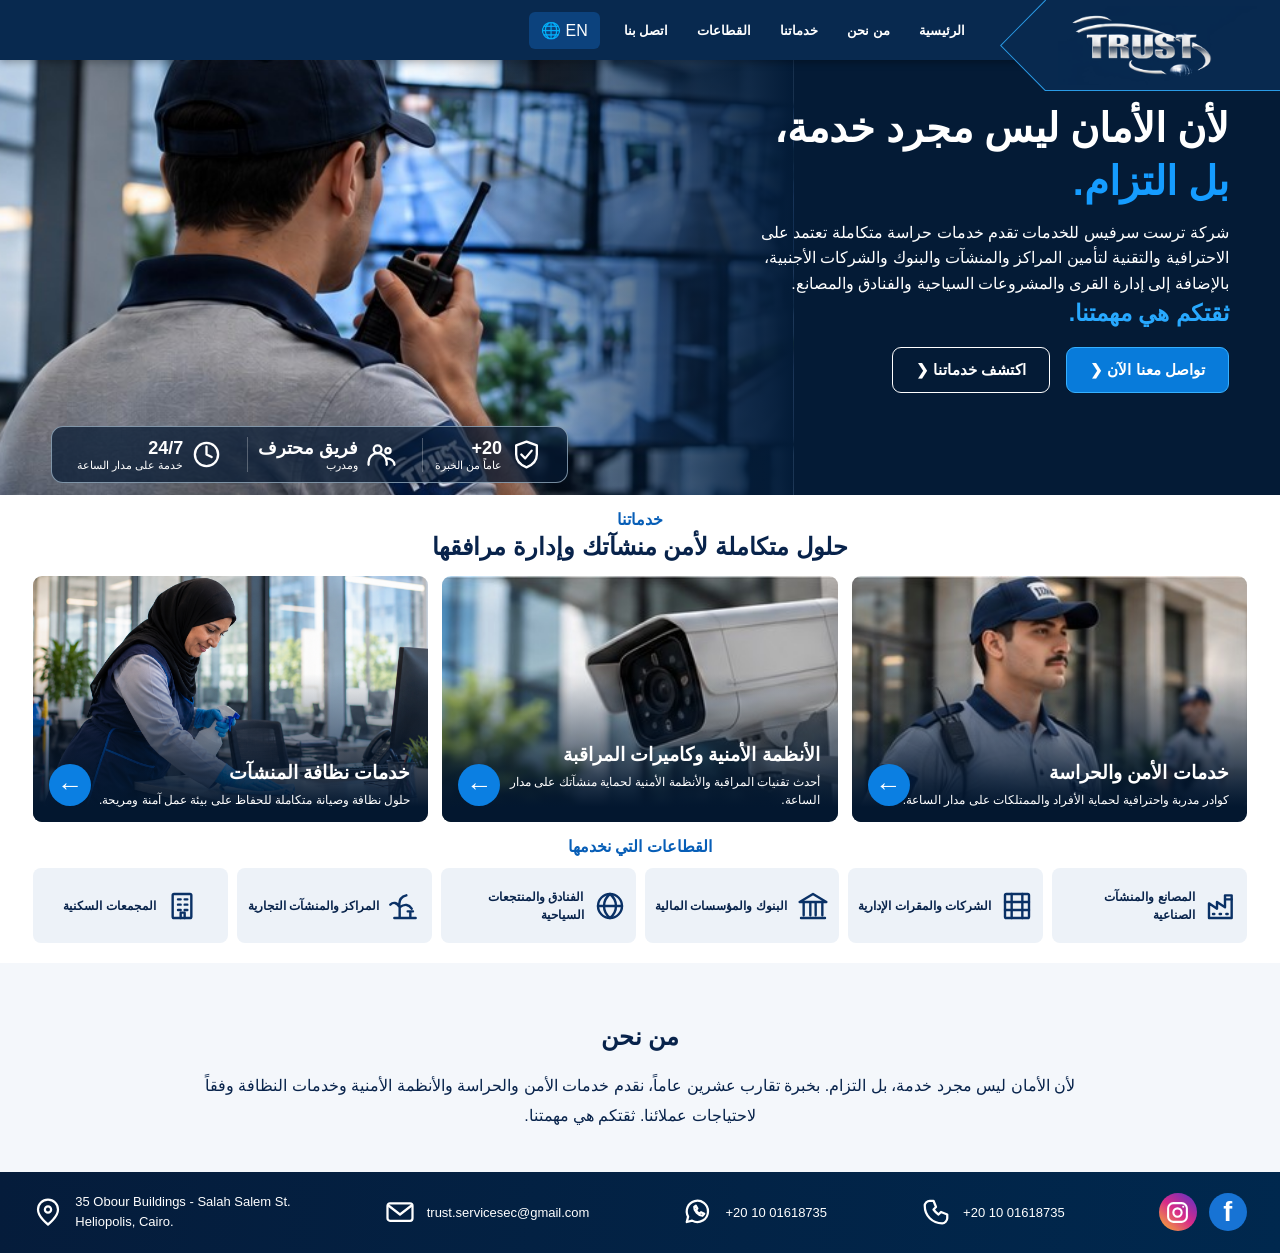
==== commit af33ebf6: "Add files via upload" ====
--- a/index.html
+++ b/index.html
@@ -1,6 +1,6 @@
-<!doctype html><html lang="ar" dir="rtl"><head><meta charset="utf-8"><meta name="viewport" content="width=device-width, initial-scale=1"><meta name="description" content="ترست سيرفيس للأمن والحراسة وكاميرات المراقبة وخدمات المنشآت في مصر"><title>ترست سيرفيس | لأن الأمان ليس مجرد خدمة بل التزام</title><link rel="stylesheet" href="style.css?v=rtl-fix5"></head><body>
+<!doctype html><html lang="ar" dir="rtl"><head><meta charset="utf-8"><meta name="viewport" content="width=device-width, initial-scale=1"><meta name="description" content="ترست سرفيس شركة أمن وحراسة في مصر بخبرة أكثر من 20 عامًا. حراسة مصانع ومخازن وشركات، إشراف مستمر، كاميرات مراقبة وخدمات نظافة."/><title>شركة أمن وحراسة في مصر | ترست سرفيس Trust Service</title><link rel="canonical" href="https://trustserviceeg.com/"><meta name="robots" content="index, follow"><meta property="og:type" content="website"><meta property="og:locale" content="ar_EG"><meta property="og:site_name" content="Trust Service"><meta property="og:title" content="شركة أمن وحراسة في مصر | ترست سرفيس"><meta property="og:description" content="خدمات أمن وحراسة للمصانع والمخازن والشركات والعقارات، وكاميرات مراقبة ونظافة منشآت."><meta property="og:url" content="https://trustserviceeg.com/"><link rel="stylesheet" href="style.css?v=rtl-fix5"></head><body>
 <header class="top"><div class="brand"><svg class="brand-outline" viewBox="0 0 280 90" preserveAspectRatio="none" aria-hidden="true"><path d="M45 0 L0 45 L45 90 H280"/></svg><img src="assets/logo_transparent.png" alt="TRUST Service"></div><nav class="nav" aria-label="Main navigation"><a href="#home" data-ar="الرئيسية" data-en="Home">الرئيسية</a><a href="about.html" data-ar="من نحن" data-en="About">من نحن</a><a href="security.html" data-ar="خدماتنا" data-en="Services">خدماتنا</a><a href="#sectors" data-ar="القطاعات" data-en="Sectors">القطاعات</a><a href="contact.html" data-ar="اتصل بنا" data-en="Contact">اتصل بنا</a></nav><button class="lang" id="lang" type="button">EN 🌐</button><button class="hamburger" id="menu" type="button" aria-label="Toggle menu" aria-expanded="false">☰</button></header>
-<main><section class="hero" id="home"><div class="hero-photo" role="img" aria-label="Security guard monitoring CCTV displays"></div><div class="hero-copy"><h1 data-ar="لأن الأمان ليس مجرد خدمة،<br><em>بل التزام.</em>" data-en="Security is more than a service,<br><em>it's a commitment.</em>">لأن الأمان ليس مجرد خدمة،<br><em>بل التزام.</em></h1><p data-ar="شركة ترست سيرفيس للخدمات تقدم خدمات حراسة متكاملة تعتمد على الاحترافية والتقنية لتأمين المراكز والمنشآت والبنوك والشركات الأجنبية، بالإضافة إلى إدارة القرى والمشروعات السياحية والفنادق والمصانع." data-en="Trust Service provides professional security and technology-driven solutions for commercial premises, banks, international companies, tourism projects, hotels and factories.">شركة ترست سيرفيس للخدمات تقدم خدمات حراسة متكاملة تعتمد على الاحترافية والتقنية لتأمين المراكز والمنشآت والبنوك والشركات الأجنبية، بالإضافة إلى إدارة القرى والمشروعات السياحية والفنادق والمصانع.</p><strong data-ar="ثقتكم هي مهمتنا." data-en="Your trust is our mission.">ثقتكم هي مهمتنا.</strong><div class="hero-buttons"><a class="btn primary" href="#contact" data-ar="تواصل معنا الآن ❮" data-en="Contact Us ❯">تواصل معنا الآن ❮</a><a class="btn outline" href="#services" data-ar="اكتشف خدماتنا ❮" data-en="Explore Services ❯">اكتشف خدماتنا ❮</a></div></div><div class="stats"><div><span class="stat-icon"><svg viewBox="0 0 24 24" width="30" height="30" fill="none" stroke="currentColor" stroke-width="1.8" stroke-linecap="round" stroke-linejoin="round" aria-hidden="true"><path d="M12 2 4 5v7c0 5 3 8 8 10 5-2 8-5 8-10V5z"/><path d="m8 12 3 3 5-6"/></svg></span><b>20+</b><small data-ar="عاماً من الخبرة" data-en="Years of experience">عاماً من الخبرة</small></div><div><span class="stat-icon"><svg viewBox="0 0 24 24" width="30" height="30" fill="none" stroke="currentColor" stroke-width="1.8" stroke-linecap="round" stroke-linejoin="round" aria-hidden="true"><circle cx="9" cy="8" r="3"/><circle cx="17" cy="9" r="2"/><path d="M2 20v-2a7 7 0 0 1 14 0v2M16 15c3 0 6 2 6 5"/></svg></span><b data-ar="فريق محترف" data-en="Professional team">فريق محترف</b><small data-ar="ومدرب" data-en="Trained personnel">ومدرب</small></div><div><span class="stat-icon"><svg viewBox="0 0 24 24" width="30" height="30" fill="none" stroke="currentColor" stroke-width="1.8" stroke-linecap="round" stroke-linejoin="round" aria-hidden="true"><circle cx="12" cy="12" r="9"/><path d="M12 6v6l4 2"/></svg></span><b>24/7</b><small data-ar="خدمة على مدار الساعة" data-en="Around-the-clock security">خدمة على مدار الساعة</small></div></div></section>
-<section class="services" id="services"><div class="section-label" data-ar="خدماتنا" data-en="Our Services">خدماتنا</div><h2 data-ar="حلول متكاملة لأمن منشآتك وإدارة مرافقها" data-en="Integrated Security & Facility Solutions">حلول متكاملة لأمن منشآتك وإدارة مرافقها</h2><div class="cards"><article class="card"><img src="assets/guards.jpg" alt="Security guards in uniform"><div class="shade"><h3 data-ar="خدمات الأمن والحراسة" data-en="Security Guarding">خدمات الأمن والحراسة</h3><p data-ar="كوادر مدربة واحترافية لحماية الأفراد والممتلكات على مدار الساعة." data-en="Trained professionals protecting people and property around the clock.">كوادر مدربة واحترافية لحماية الأفراد والممتلكات على مدار الساعة.</p></div><a href="security.html" aria-label="Explore security guarding"><span data-ar="←" data-en="→">←</span></a></article><article class="card"><img src="assets/cctv.jpg" alt="Security CCTV camera"><div class="shade"><h3 data-ar="الأنظمة الأمنية وكاميرات المراقبة" data-en="Security Systems & CCTV">الأنظمة الأمنية وكاميرات المراقبة</h3><p data-ar="أحدث تقنيات المراقبة والأنظمة الأمنية لحماية منشآتك على مدار الساعة." data-en="Surveillance and security technology to protect your premises.">أحدث تقنيات المراقبة والأنظمة الأمنية لحماية منشآتك على مدار الساعة.</p></div><a href="cctv.html" aria-label="Explore CCTV and security systems"><span data-ar="←" data-en="→">←</span></a></article><article class="card"><img src="assets/facility_cleaning_approved.png" alt="Female professional cleaner"><div class="shade"><h3 data-ar="خدمات نظافة المنشآت" data-en="Facility Cleaning Services">خدمات نظافة المنشآت</h3><p data-ar="حلول نظافة وصيانة متكاملة للحفاظ على بيئة عمل آمنة ومريحة." data-en="Cleaning and facility support for safe, comfortable workplaces.">حلول نظافة وصيانة متكاملة للحفاظ على بيئة عمل آمنة ومريحة.</p></div><a href="facility.html" aria-label="Explore Facility Cleaning Services"><span data-ar="←" data-en="→">←</span></a></article></div></section>
-<section class="sectors" id="sectors"><div class="section-label" data-ar="القطاعات التي نخدمها" data-en="Sectors We Serve">القطاعات التي نخدمها</div><div class="sector-grid"><div><span class="sector-icon"><svg viewBox="0 0 24 24" width="30" height="30" fill="none" stroke="currentColor" stroke-width="1.8" stroke-linecap="round" stroke-linejoin="round" aria-hidden="true"><path d="M3 21V10l6 4V9l6 4V4h5v17z"/><path d="M6 18h1m4 0h1m4 0h1M16 7h4"/></svg></span><b data-ar="المصانع والمنشآت الصناعية" data-en="Factories & Industrial Sites">المصانع والمنشآت الصناعية</b></div><div><span class="sector-icon"><svg viewBox="0 0 24 24" width="30" height="30" fill="none" stroke="currentColor" stroke-width="1.8" stroke-linecap="round" stroke-linejoin="round" aria-hidden="true"><rect x="3" y="3" width="18" height="18" rx="1"/><path d="M8 3v18M16 3v18M3 9h18M3 15h18"/></svg></span><b data-ar="الشركات والمقرات الإدارية" data-en="Companies & Administrative Offices">الشركات والمقرات الإدارية</b></div><div><span class="sector-icon"><svg viewBox="0 0 24 24" width="30" height="30" fill="none" stroke="currentColor" stroke-width="1.8" stroke-linecap="round" stroke-linejoin="round" aria-hidden="true"><path d="m2 9 10-6 10 6M3 21h18M5 10v9m5-9v9m4-9v9m5-9v9M2 9h20"/></svg></span><b data-ar="البنوك والمؤسسات المالية" data-en="Banks & Financial Institutions">البنوك والمؤسسات المالية</b></div><div><span class="sector-icon"><svg viewBox="0 0 24 24" width="30" height="30" fill="none" stroke="currentColor" stroke-width="1.8" stroke-linecap="round" stroke-linejoin="round" aria-hidden="true"><circle cx="12" cy="12" r="9"/><path d="M3 12h18M12 3c-6 5-6 13 0 18m0-18c6 5 6 13 0 18"/></svg></span><b data-ar="الفنادق والمنتجعات السياحية" data-en="Hotels & Resorts">الفنادق والمنتجعات السياحية</b></div><div><span class="sector-icon"><svg viewBox="0 0 24 24" width="30" height="30" fill="none" stroke="currentColor" stroke-width="1.8" stroke-linecap="round" stroke-linejoin="round" aria-hidden="true"><path d="M4 21h16M8 21v-8m0 0c-2-4-5-4-7-2m7 2c-1-5 1-8 5-9m-5 9c4-3 7-2 9 1M16 21v-5m-2 0h4"/></svg></span><b data-ar="المراكز والمنشآت التجارية" data-en="Shopping Centers & Commercial Properties">المراكز والمنشآت التجارية</b></div><div><span class="sector-icon"><svg viewBox="0 0 24 24" width="30" height="30" fill="none" stroke="currentColor" stroke-width="1.8" stroke-linecap="round" stroke-linejoin="round" aria-hidden="true"><rect x="5" y="3" width="14" height="18" rx="1"/><path d="M9 7h2m3 0h2M9 11h2m3 0h2M9 15h2m3 0h2M11 21v-4h3v4"/></svg></span><b data-ar="المجمعات السكنية" data-en="Residential Compounds">المجمعات السكنية</b></div></div></section><section id="about" class="about"><h2 data-ar="من نحن" data-en="About Trust Service">من نحن</h2><p data-ar="لأن الأمان ليس مجرد خدمة، بل التزام. بخبرة تقارب عشرين عاماً، نقدم خدمات الأمن والحراسة والأنظمة الأمنية وخدمات المنشآت وفقاً لاحتياجات عملائنا. ثقتكم هي مهمتنا." data-en="Security is more than a service — it's a commitment. With nearly twenty years of experience, we offer security, surveillance and facility solutions tailored to our customers. Your trust is our mission.">لأن الأمان ليس مجرد خدمة، بل التزام. بخبرة تقارب عشرين عاماً، نقدم خدمات الأمن والحراسة والأنظمة الأمنية وخدمات المنشآت وفقاً لاحتياجات عملائنا. ثقتكم هي مهمتنا.</p></section></main>
-<footer id="contact"><div class="footer-inner"><div class="footer-social"><a aria-label="Facebook" href="https://www.facebook.com/share/1CmAo6zM5y/" target="_blank" rel="noopener">f</a><a aria-label="Instagram" href="https://www.instagram.com/trust.service.sec/" target="_blank" rel="noopener noreferrer"><svg viewBox="0 0 24 24" width="25" height="25" fill="none" stroke="currentColor" stroke-width="2" stroke-linecap="round" stroke-linejoin="round" aria-hidden="true"><rect x="3" y="3" width="18" height="18" rx="5"/><circle cx="12" cy="12" r="4"/><circle cx="17.5" cy="6.5" r="1" fill="currentColor" stroke="none"/></svg></a></div><a href="tel:+201001618735"><span class="footer-icon"><svg viewBox="0 0 24 24" width="30" height="30" fill="none" stroke="currentColor" stroke-width="1.8" stroke-linecap="round" stroke-linejoin="round" aria-hidden="true"><path d="M7 3h3l2 5-2 2a16 16 0 0 0 4 4l2-2 5 2v3c0 2-2 4-4 4C9 21 3 15 3 7c0-2 2-4 4-4z"/></svg></span><span dir="ltr">+20 10 01618735</span></a><a href="https://wa.me/201001618735" target="_blank" rel="noopener"><span class="footer-icon"><svg viewBox="0 0 24 24" width="30" height="30" fill="none" stroke="currentColor" stroke-width="1.8" stroke-linecap="round" stroke-linejoin="round" aria-hidden="true"><path d="M20 11.5a8.5 8.5 0 0 1-12.7 7.4L3 20l1.1-4.3A8.5 8.5 0 1 1 20 11.5z"/><path d="M9 8c-.4 3 3.5 6.8 6.5 7l1.5-1.6-2.6-1.2-1.2 1c-1.2-.5-2.2-1.5-2.7-2.7l1-1.2L10.3 7z"/></svg></span><span dir="ltr">+20 10 01618735</span></a><a href="mailto:trust.servicesec@gmail.com"><span class="footer-icon"><svg viewBox="0 0 24 24" width="30" height="30" fill="none" stroke="currentColor" stroke-width="1.8" stroke-linecap="round" stroke-linejoin="round" aria-hidden="true"><rect x="2" y="5" width="20" height="14" rx="2"/><path d="m3 7 9 7 9-7"/></svg></span>trust.servicesec@gmail.com</a><div class="address"><span class="footer-icon"><svg viewBox="0 0 24 24" width="30" height="30" fill="none" stroke="currentColor" stroke-width="1.8" stroke-linecap="round" stroke-linejoin="round" aria-hidden="true"><path d="M20 10c0 6-8 12-8 12S4 16 4 10a8 8 0 0 1 16 0z"/><circle cx="12" cy="10" r="2.5"/></svg></span><span dir="ltr">35 Obour Buildings - Salah Salem St.<br>Heliopolis, Cairo.</span></div></div></footer><script src="script.js?v=native-nav3"></script></body></html>
+<main><section class="hero" id="home"><div class="hero-photo" role="img" aria-label="Security guard monitoring CCTV displays"></div><div class="hero-copy"><h1 data-ar="لأن الأمان ليس مجرد خدمة،<br><em>بل التزام.</em>" data-en="Security is more than a service,<br><em>it's a commitment.</em>">لأن الأمان ليس مجرد خدمة،<br><em>بل التزام.</em></h1><p data-ar="شركة ترست سرفيس للخدمات تقدم خدمات حراسة متكاملة تعتمد على الاحترافية والتقنية لتأمين المراكز والمنشآت والبنوك والشركات الأجنبية، بالإضافة إلى إدارة القرى والمشروعات السياحية والفنادق والمصانع." data-en="Trust Service provides professional security and technology-driven solutions for commercial premises, banks, international companies, tourism projects, hotels and factories.">شركة ترست سرفيس للخدمات تقدم خدمات حراسة متكاملة تعتمد على الاحترافية والتقنية لتأمين المراكز والمنشآت والبنوك والشركات الأجنبية، بالإضافة إلى إدارة القرى والمشروعات السياحية والفنادق والمصانع.</p><strong data-ar="ثقتكم هي مهمتنا." data-en="Your trust is our mission.">ثقتكم هي مهمتنا.</strong><div class="hero-buttons"><a class="btn primary" href="#contact" data-ar="تواصل معنا الآن ❮" data-en="Contact Us ❯">تواصل معنا الآن ❮</a><a class="btn outline" href="#services" data-ar="اكتشف خدماتنا ❮" data-en="Explore Services ❯">اكتشف خدماتنا ❮</a></div></div><div class="stats"><div><span class="stat-icon"><svg viewBox="0 0 24 24" width="30" height="30" fill="none" stroke="currentColor" stroke-width="1.8" stroke-linecap="round" stroke-linejoin="round" aria-hidden="true"><path d="M12 2 4 5v7c0 5 3 8 8 10 5-2 8-5 8-10V5z"/><path d="m8 12 3 3 5-6"/></svg></span><b>20+</b><small data-ar="عاماً من الخبرة" data-en="Years of experience">عاماً من الخبرة</small></div><div><span class="stat-icon"><svg viewBox="0 0 24 24" width="30" height="30" fill="none" stroke="currentColor" stroke-width="1.8" stroke-linecap="round" stroke-linejoin="round" aria-hidden="true"><circle cx="9" cy="8" r="3"/><circle cx="17" cy="9" r="2"/><path d="M2 20v-2a7 7 0 0 1 14 0v2M16 15c3 0 6 2 6 5"/></svg></span><b data-ar="فريق محترف" data-en="Professional team">فريق محترف</b><small data-ar="ومدرب" data-en="Trained personnel">ومدرب</small></div><div><span class="stat-icon"><svg viewBox="0 0 24 24" width="30" height="30" fill="none" stroke="currentColor" stroke-width="1.8" stroke-linecap="round" stroke-linejoin="round" aria-hidden="true"><circle cx="12" cy="12" r="9"/><path d="M12 6v6l4 2"/></svg></span><b>24/7</b><small data-ar="خدمة على مدار الساعة" data-en="Around-the-clock security">خدمة على مدار الساعة</small></div></div></section>
+<section class="services" id="services"><div class="section-label" data-ar="خدماتنا" data-en="Our Services">خدماتنا</div><h2 data-ar="حلول متكاملة لأمن منشآتك وإدارة مرافقها" data-en="Integrated Security & Facility Solutions">حلول متكاملة لأمن منشآتك وإدارة مرافقها</h2><div class="cards"><article class="card"><img src="assets/guards.jpg" alt="Security guards in uniform"><div class="shade"><h3 data-ar="خدمات الأمن والحراسة" data-en="Security Guarding">خدمات الأمن والحراسة</h3><p data-ar="كوادر مدربة واحترافية لحماية الأفراد والممتلكات على مدار الساعة." data-en="Trained professionals protecting people and property around the clock.">كوادر مدربة واحترافية لحماية الأفراد والممتلكات على مدار الساعة.</p></div><a href="security.html" aria-label="Explore security guarding"><span data-ar="←" data-en="→">←</span></a></article><article class="card"><img src="assets/cctv.jpg" alt="Security CCTV camera"><div class="shade"><h3 data-ar="الأنظمة الأمنية وكاميرات المراقبة" data-en="Security Systems & CCTV">الأنظمة الأمنية وكاميرات المراقبة</h3><p data-ar="أحدث تقنيات المراقبة والأنظمة الأمنية لحماية منشآتك على مدار الساعة." data-en="Surveillance and security technology to protect your premises.">أحدث تقنيات المراقبة والأنظمة الأمنية لحماية منشآتك على مدار الساعة.</p></div><a href="cctv.html" aria-label="Explore CCTV and security systems"><span data-ar="←" data-en="→">←</span></a></article><article class="card"><img src="assets/facility_cleaning_approved.png" alt="Female professional cleaner"><div class="shade"><h3 data-ar="خدمات نظافة المنشآت" data-en="Facility Cleaning Services">خدمات نظافة المنشآت</h3><p data-ar="حلول نظافة وصيانة متكاملة للحفاظ على بيئة عمل آمنة ومريحة." data-en="Cleaning and cleaning services for safe, comfortable workplaces.">حلول نظافة وصيانة متكاملة للحفاظ على بيئة عمل آمنة ومريحة.</p></div><a href="facility.html" aria-label="Explore facility services"><span data-ar="←" data-en="→">←</span></a></article></div></section>
+<section class="sectors" id="sectors"><div class="section-label" data-ar="القطاعات التي نخدمها" data-en="Sectors We Serve">القطاعات التي نخدمها</div><div class="sector-grid"><div><span class="sector-icon"><svg viewBox="0 0 24 24" width="30" height="30" fill="none" stroke="currentColor" stroke-width="1.8" stroke-linecap="round" stroke-linejoin="round" aria-hidden="true"><path d="M3 21V10l6 4V9l6 4V4h5v17z"/><path d="M6 18h1m4 0h1m4 0h1M16 7h4"/></svg></span><b data-ar="المصانع والمنشآت الصناعية" data-en="Factories & Industrial Sites">المصانع والمنشآت الصناعية</b></div><div><span class="sector-icon"><svg viewBox="0 0 24 24" width="30" height="30" fill="none" stroke="currentColor" stroke-width="1.8" stroke-linecap="round" stroke-linejoin="round" aria-hidden="true"><rect x="3" y="3" width="18" height="18" rx="1"/><path d="M8 3v18M16 3v18M3 9h18M3 15h18"/></svg></span><b data-ar="الشركات والمقرات الإدارية" data-en="Companies & Administrative Offices">الشركات والمقرات الإدارية</b></div><div><span class="sector-icon"><svg viewBox="0 0 24 24" width="30" height="30" fill="none" stroke="currentColor" stroke-width="1.8" stroke-linecap="round" stroke-linejoin="round" aria-hidden="true"><path d="m2 9 10-6 10 6M3 21h18M5 10v9m5-9v9m4-9v9m5-9v9M2 9h20"/></svg></span><b data-ar="البنوك والمؤسسات المالية" data-en="Banks & Financial Institutions">البنوك والمؤسسات المالية</b></div><div><span class="sector-icon"><svg viewBox="0 0 24 24" width="30" height="30" fill="none" stroke="currentColor" stroke-width="1.8" stroke-linecap="round" stroke-linejoin="round" aria-hidden="true"><circle cx="12" cy="12" r="9"/><path d="M3 12h18M12 3c-6 5-6 13 0 18m0-18c6 5 6 13 0 18"/></svg></span><b data-ar="الفنادق والمنتجعات السياحية" data-en="Hotels & Resorts">الفنادق والمنتجعات السياحية</b></div><div><span class="sector-icon"><svg viewBox="0 0 24 24" width="30" height="30" fill="none" stroke="currentColor" stroke-width="1.8" stroke-linecap="round" stroke-linejoin="round" aria-hidden="true"><path d="M4 21h16M8 21v-8m0 0c-2-4-5-4-7-2m7 2c-1-5 1-8 5-9m-5 9c4-3 7-2 9 1M16 21v-5m-2 0h4"/></svg></span><b data-ar="المراكز والمنشآت التجارية" data-en="Shopping Centers & Commercial Properties">المراكز والمنشآت التجارية</b></div><div><span class="sector-icon"><svg viewBox="0 0 24 24" width="30" height="30" fill="none" stroke="currentColor" stroke-width="1.8" stroke-linecap="round" stroke-linejoin="round" aria-hidden="true"><rect x="5" y="3" width="14" height="18" rx="1"/><path d="M9 7h2m3 0h2M9 11h2m3 0h2M9 15h2m3 0h2M11 21v-4h3v4"/></svg></span><b data-ar="المجمعات السكنية" data-en="Residential Compounds">المجمعات السكنية</b></div></div></section><section id="about" class="about"><h2 data-ar="من نحن" data-en="About Trust Service">من نحن</h2><p data-ar="لأن الأمان ليس مجرد خدمة، بل التزام. بخبرة تقارب عشرين عاماً، نقدم خدمات الأمن والحراسة والأنظمة الأمنية وخدمات النظافة وفقاً لاحتياجات عملائنا. ثقتكم هي مهمتنا." data-en="Security is more than a service — it's a commitment. With nearly twenty years of experience, we offer security, surveillance and facility solutions tailored to our customers. Your trust is our mission.">لأن الأمان ليس مجرد خدمة، بل التزام. بخبرة تقارب عشرين عاماً، نقدم خدمات الأمن والحراسة والأنظمة الأمنية وخدمات النظافة وفقاً لاحتياجات عملائنا. ثقتكم هي مهمتنا.</p></section></main>
+<footer id="contact"><div class="footer-inner"><div class="footer-social"><a aria-label="Facebook" href="https://www.facebook.com/share/1CmAo6zM5y/" target="_blank" rel="noopener">f</a><a aria-label="Instagram" href="https://www.instagram.com/trust.service.sec/" target="_blank" rel="noopener noreferrer"><svg viewBox="0 0 24 24" width="25" height="25" fill="none" stroke="currentColor" stroke-width="2" stroke-linecap="round" stroke-linejoin="round" aria-hidden="true"><rect x="3" y="3" width="18" height="18" rx="5"/><circle cx="12" cy="12" r="4"/><circle cx="17.5" cy="6.5" r="1" fill="currentColor" stroke="none"/></svg></a></div><a href="tel:+201001618735"><span class="footer-icon"><svg viewBox="0 0 24 24" width="30" height="30" fill="none" stroke="currentColor" stroke-width="1.8" stroke-linecap="round" stroke-linejoin="round" aria-hidden="true"><path d="M7 3h3l2 5-2 2a16 16 0 0 0 4 4l2-2 5 2v3c0 2-2 4-4 4C9 21 3 15 3 7c0-2 2-4 4-4z"/></svg></span><span dir="ltr">+20 10 01618735</span></a><a href="https://wa.me/201001618735" target="_blank" rel="noopener"><span class="footer-icon"><svg viewBox="0 0 24 24" width="30" height="30" fill="none" stroke="currentColor" stroke-width="1.8" stroke-linecap="round" stroke-linejoin="round" aria-hidden="true"><path d="M20 11.5a8.5 8.5 0 0 1-12.7 7.4L3 20l1.1-4.3A8.5 8.5 0 1 1 20 11.5z"/><path d="M9 8c-.4 3 3.5 6.8 6.5 7l1.5-1.6-2.6-1.2-1.2 1c-1.2-.5-2.2-1.5-2.7-2.7l1-1.2L10.3 7z"/></svg></span><span dir="ltr">+20 10 01618735</span></a><a href="mailto:trust.servicesec@gmail.com"><span class="footer-icon"><svg viewBox="0 0 24 24" width="30" height="30" fill="none" stroke="currentColor" stroke-width="1.8" stroke-linecap="round" stroke-linejoin="round" aria-hidden="true"><rect x="2" y="5" width="20" height="14" rx="2"/><path d="m3 7 9 7 9-7"/></svg></span>trust.servicesec@gmail.com</a><div class="address"><span class="footer-icon"><svg viewBox="0 0 24 24" width="30" height="30" fill="none" stroke="currentColor" stroke-width="1.8" stroke-linecap="round" stroke-linejoin="round" aria-hidden="true"><path d="M20 10c0 6-8 12-8 12S4 16 4 10a8 8 0 0 1 16 0z"/><circle cx="12" cy="10" r="2.5"/></svg></span><span dir="ltr">35 Obour Buildings - Salah Salem St.<br>Heliopolis, Cairo.</span></div></div></footer><script src="script.js?v=native-nav3"></script></body></html>
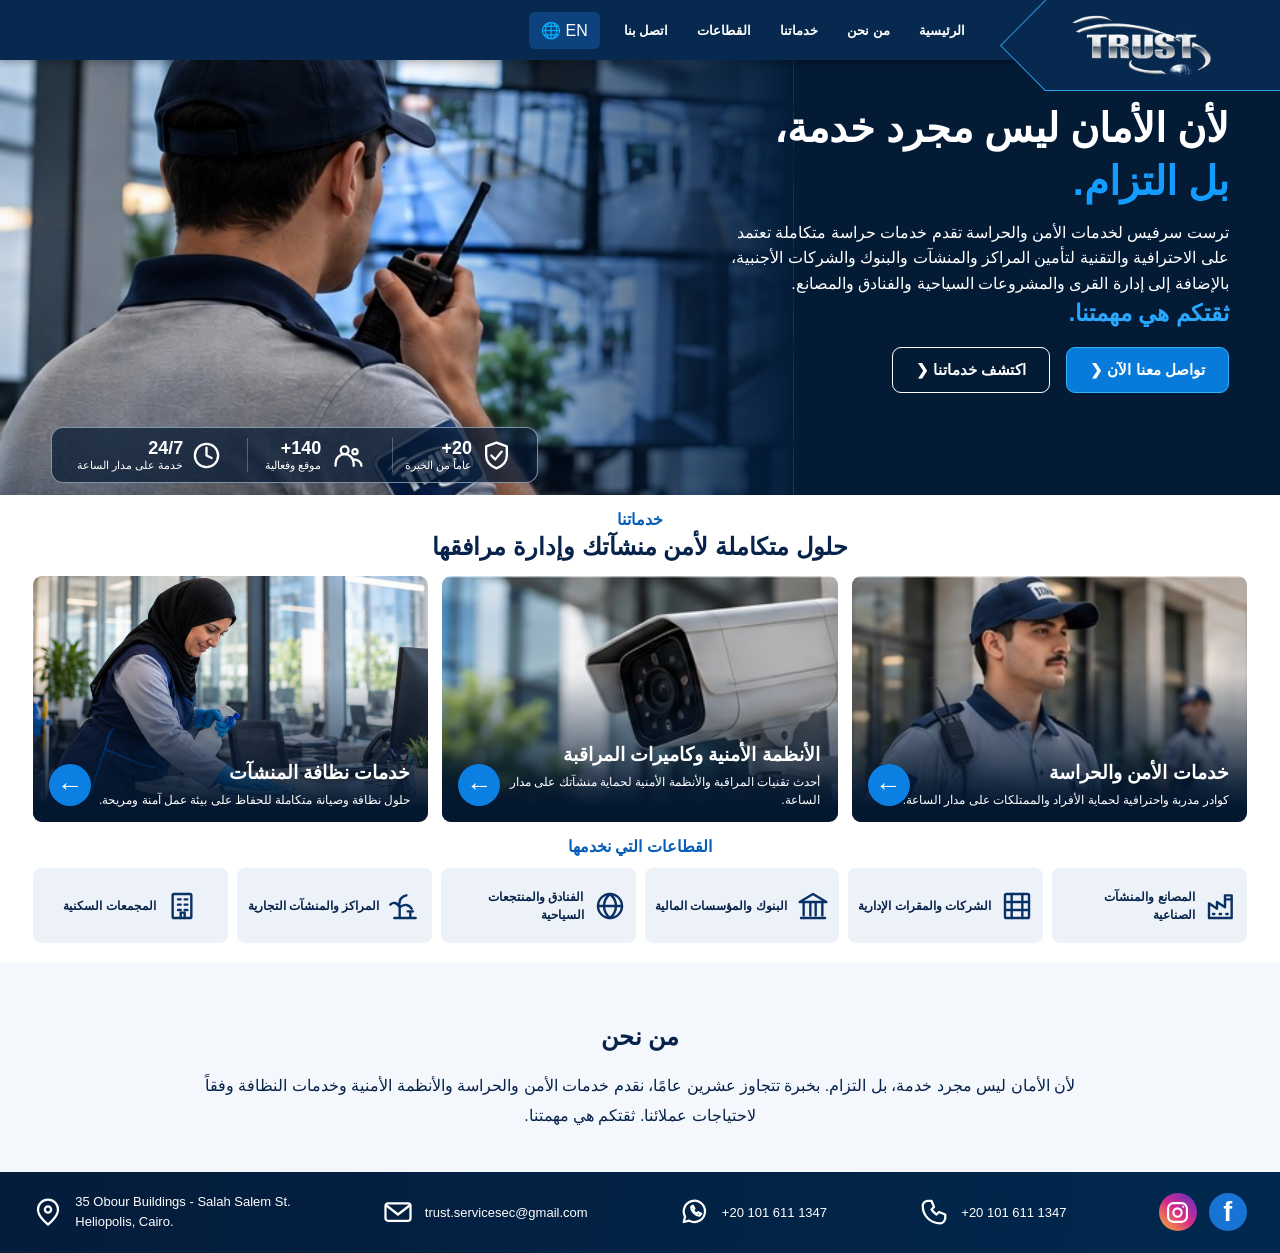
==== commit f7d900a1: "Update company phone, WhatsApp and company information" ====
--- a/index.html
+++ b/index.html
@@ -1,6 +1,6 @@
 <!doctype html><html lang="ar" dir="rtl"><head><meta charset="utf-8"><meta name="viewport" content="width=device-width, initial-scale=1"><meta name="description" content="ترست سرفيس شركة أمن وحراسة في مصر بخبرة أكثر من 20 عامًا. حراسة مصانع ومخازن وشركات، إشراف مستمر، كاميرات مراقبة وخدمات نظافة."/><title>شركة أمن وحراسة في مصر | ترست سرفيس Trust Service</title><link rel="canonical" href="https://trustserviceeg.com/"><meta name="robots" content="index, follow"><meta property="og:type" content="website"><meta property="og:locale" content="ar_EG"><meta property="og:site_name" content="Trust Service"><meta property="og:title" content="شركة أمن وحراسة في مصر | ترست سرفيس"><meta property="og:description" content="خدمات أمن وحراسة للمصانع والمخازن والشركات والعقارات، وكاميرات مراقبة ونظافة منشآت."><meta property="og:url" content="https://trustserviceeg.com/"><link rel="stylesheet" href="style.css?v=rtl-fix5"></head><body>
 <header class="top"><div class="brand"><svg class="brand-outline" viewBox="0 0 280 90" preserveAspectRatio="none" aria-hidden="true"><path d="M45 0 L0 45 L45 90 H280"/></svg><img src="assets/logo_transparent.png" alt="TRUST Service"></div><nav class="nav" aria-label="Main navigation"><a href="#home" data-ar="الرئيسية" data-en="Home">الرئيسية</a><a href="about.html" data-ar="من نحن" data-en="About">من نحن</a><a href="security.html" data-ar="خدماتنا" data-en="Services">خدماتنا</a><a href="#sectors" data-ar="القطاعات" data-en="Sectors">القطاعات</a><a href="contact.html" data-ar="اتصل بنا" data-en="Contact">اتصل بنا</a></nav><button class="lang" id="lang" type="button">EN 🌐</button><button class="hamburger" id="menu" type="button" aria-label="Toggle menu" aria-expanded="false">☰</button></header>
-<main><section class="hero" id="home"><div class="hero-photo" role="img" aria-label="Security guard monitoring CCTV displays"></div><div class="hero-copy"><h1 data-ar="لأن الأمان ليس مجرد خدمة،<br><em>بل التزام.</em>" data-en="Security is more than a service,<br><em>it's a commitment.</em>">لأن الأمان ليس مجرد خدمة،<br><em>بل التزام.</em></h1><p data-ar="شركة ترست سرفيس للخدمات تقدم خدمات حراسة متكاملة تعتمد على الاحترافية والتقنية لتأمين المراكز والمنشآت والبنوك والشركات الأجنبية، بالإضافة إلى إدارة القرى والمشروعات السياحية والفنادق والمصانع." data-en="Trust Service provides professional security and technology-driven solutions for commercial premises, banks, international companies, tourism projects, hotels and factories.">شركة ترست سرفيس للخدمات تقدم خدمات حراسة متكاملة تعتمد على الاحترافية والتقنية لتأمين المراكز والمنشآت والبنوك والشركات الأجنبية، بالإضافة إلى إدارة القرى والمشروعات السياحية والفنادق والمصانع.</p><strong data-ar="ثقتكم هي مهمتنا." data-en="Your trust is our mission.">ثقتكم هي مهمتنا.</strong><div class="hero-buttons"><a class="btn primary" href="#contact" data-ar="تواصل معنا الآن ❮" data-en="Contact Us ❯">تواصل معنا الآن ❮</a><a class="btn outline" href="#services" data-ar="اكتشف خدماتنا ❮" data-en="Explore Services ❯">اكتشف خدماتنا ❮</a></div></div><div class="stats"><div><span class="stat-icon"><svg viewBox="0 0 24 24" width="30" height="30" fill="none" stroke="currentColor" stroke-width="1.8" stroke-linecap="round" stroke-linejoin="round" aria-hidden="true"><path d="M12 2 4 5v7c0 5 3 8 8 10 5-2 8-5 8-10V5z"/><path d="m8 12 3 3 5-6"/></svg></span><b>20+</b><small data-ar="عاماً من الخبرة" data-en="Years of experience">عاماً من الخبرة</small></div><div><span class="stat-icon"><svg viewBox="0 0 24 24" width="30" height="30" fill="none" stroke="currentColor" stroke-width="1.8" stroke-linecap="round" stroke-linejoin="round" aria-hidden="true"><circle cx="9" cy="8" r="3"/><circle cx="17" cy="9" r="2"/><path d="M2 20v-2a7 7 0 0 1 14 0v2M16 15c3 0 6 2 6 5"/></svg></span><b data-ar="فريق محترف" data-en="Professional team">فريق محترف</b><small data-ar="ومدرب" data-en="Trained personnel">ومدرب</small></div><div><span class="stat-icon"><svg viewBox="0 0 24 24" width="30" height="30" fill="none" stroke="currentColor" stroke-width="1.8" stroke-linecap="round" stroke-linejoin="round" aria-hidden="true"><circle cx="12" cy="12" r="9"/><path d="M12 6v6l4 2"/></svg></span><b>24/7</b><small data-ar="خدمة على مدار الساعة" data-en="Around-the-clock security">خدمة على مدار الساعة</small></div></div></section>
+<main><section class="hero" id="home"><div class="hero-photo" role="img" aria-label="Security guard monitoring CCTV displays"></div><div class="hero-copy"><h1 data-ar="لأن الأمان ليس مجرد خدمة،<br><em>بل التزام.</em>" data-en="Security is more than a service,<br><em>it's a commitment.</em>">لأن الأمان ليس مجرد خدمة،<br><em>بل التزام.</em></h1><p data-ar="ترست سرفيس لخدمات الأمن والحراسة تقدم خدمات حراسة متكاملة تعتمد على الاحترافية والتقنية لتأمين المراكز والمنشآت والبنوك والشركات الأجنبية، بالإضافة إلى إدارة القرى والمشروعات السياحية والفنادق والمصانع." data-en="Trust Service provides professional security and technology-driven solutions for commercial premises, banks, international companies, tourism projects, hotels and factories.">ترست سرفيس لخدمات الأمن والحراسة تقدم خدمات حراسة متكاملة تعتمد على الاحترافية والتقنية لتأمين المراكز والمنشآت والبنوك والشركات الأجنبية، بالإضافة إلى إدارة القرى والمشروعات السياحية والفنادق والمصانع.</p><strong data-ar="ثقتكم هي مهمتنا." data-en="Your trust is our mission.">ثقتكم هي مهمتنا.</strong><div class="hero-buttons"><a class="btn primary" href="#contact" data-ar="تواصل معنا الآن ❮" data-en="Contact Us ❯">تواصل معنا الآن ❮</a><a class="btn outline" href="#services" data-ar="اكتشف خدماتنا ❮" data-en="Explore Services ❯">اكتشف خدماتنا ❮</a></div></div><div class="stats"><div><span class="stat-icon"><svg viewBox="0 0 24 24" width="30" height="30" fill="none" stroke="currentColor" stroke-width="1.8" stroke-linecap="round" stroke-linejoin="round" aria-hidden="true"><path d="M12 2 4 5v7c0 5 3 8 8 10 5-2 8-5 8-10V5z"/><path d="m8 12 3 3 5-6"/></svg></span><b>20+</b><small data-ar="عاماً من الخبرة" data-en="Years of experience">عاماً من الخبرة</small></div><div><span class="stat-icon"><svg viewBox="0 0 24 24" width="30" height="30" fill="none" stroke="currentColor" stroke-width="1.8" stroke-linecap="round" stroke-linejoin="round" aria-hidden="true"><circle cx="9" cy="8" r="3"/><circle cx="17" cy="9" r="2"/><path d="M2 20v-2a7 7 0 0 1 14 0v2M16 15c3 0 6 2 6 5"/></svg></span><b>140+</b><small data-ar="موقع وفعالية" data-en="Sites & events served">موقع وفعالية</small></div><div><span class="stat-icon"><svg viewBox="0 0 24 24" width="30" height="30" fill="none" stroke="currentColor" stroke-width="1.8" stroke-linecap="round" stroke-linejoin="round" aria-hidden="true"><circle cx="12" cy="12" r="9"/><path d="M12 6v6l4 2"/></svg></span><b>24/7</b><small data-ar="خدمة على مدار الساعة" data-en="Around-the-clock security">خدمة على مدار الساعة</small></div></div></section>
 <section class="services" id="services"><div class="section-label" data-ar="خدماتنا" data-en="Our Services">خدماتنا</div><h2 data-ar="حلول متكاملة لأمن منشآتك وإدارة مرافقها" data-en="Integrated Security & Facility Solutions">حلول متكاملة لأمن منشآتك وإدارة مرافقها</h2><div class="cards"><article class="card"><img src="assets/guards.jpg" alt="Security guards in uniform"><div class="shade"><h3 data-ar="خدمات الأمن والحراسة" data-en="Security Guarding">خدمات الأمن والحراسة</h3><p data-ar="كوادر مدربة واحترافية لحماية الأفراد والممتلكات على مدار الساعة." data-en="Trained professionals protecting people and property around the clock.">كوادر مدربة واحترافية لحماية الأفراد والممتلكات على مدار الساعة.</p></div><a href="security.html" aria-label="Explore security guarding"><span data-ar="←" data-en="→">←</span></a></article><article class="card"><img src="assets/cctv.jpg" alt="Security CCTV camera"><div class="shade"><h3 data-ar="الأنظمة الأمنية وكاميرات المراقبة" data-en="Security Systems & CCTV">الأنظمة الأمنية وكاميرات المراقبة</h3><p data-ar="أحدث تقنيات المراقبة والأنظمة الأمنية لحماية منشآتك على مدار الساعة." data-en="Surveillance and security technology to protect your premises.">أحدث تقنيات المراقبة والأنظمة الأمنية لحماية منشآتك على مدار الساعة.</p></div><a href="cctv.html" aria-label="Explore CCTV and security systems"><span data-ar="←" data-en="→">←</span></a></article><article class="card"><img src="assets/facility_cleaning_approved.png" alt="Female professional cleaner"><div class="shade"><h3 data-ar="خدمات نظافة المنشآت" data-en="Facility Cleaning Services">خدمات نظافة المنشآت</h3><p data-ar="حلول نظافة وصيانة متكاملة للحفاظ على بيئة عمل آمنة ومريحة." data-en="Cleaning and cleaning services for safe, comfortable workplaces.">حلول نظافة وصيانة متكاملة للحفاظ على بيئة عمل آمنة ومريحة.</p></div><a href="facility.html" aria-label="Explore facility services"><span data-ar="←" data-en="→">←</span></a></article></div></section>
-<section class="sectors" id="sectors"><div class="section-label" data-ar="القطاعات التي نخدمها" data-en="Sectors We Serve">القطاعات التي نخدمها</div><div class="sector-grid"><div><span class="sector-icon"><svg viewBox="0 0 24 24" width="30" height="30" fill="none" stroke="currentColor" stroke-width="1.8" stroke-linecap="round" stroke-linejoin="round" aria-hidden="true"><path d="M3 21V10l6 4V9l6 4V4h5v17z"/><path d="M6 18h1m4 0h1m4 0h1M16 7h4"/></svg></span><b data-ar="المصانع والمنشآت الصناعية" data-en="Factories & Industrial Sites">المصانع والمنشآت الصناعية</b></div><div><span class="sector-icon"><svg viewBox="0 0 24 24" width="30" height="30" fill="none" stroke="currentColor" stroke-width="1.8" stroke-linecap="round" stroke-linejoin="round" aria-hidden="true"><rect x="3" y="3" width="18" height="18" rx="1"/><path d="M8 3v18M16 3v18M3 9h18M3 15h18"/></svg></span><b data-ar="الشركات والمقرات الإدارية" data-en="Companies & Administrative Offices">الشركات والمقرات الإدارية</b></div><div><span class="sector-icon"><svg viewBox="0 0 24 24" width="30" height="30" fill="none" stroke="currentColor" stroke-width="1.8" stroke-linecap="round" stroke-linejoin="round" aria-hidden="true"><path d="m2 9 10-6 10 6M3 21h18M5 10v9m5-9v9m4-9v9m5-9v9M2 9h20"/></svg></span><b data-ar="البنوك والمؤسسات المالية" data-en="Banks & Financial Institutions">البنوك والمؤسسات المالية</b></div><div><span class="sector-icon"><svg viewBox="0 0 24 24" width="30" height="30" fill="none" stroke="currentColor" stroke-width="1.8" stroke-linecap="round" stroke-linejoin="round" aria-hidden="true"><circle cx="12" cy="12" r="9"/><path d="M3 12h18M12 3c-6 5-6 13 0 18m0-18c6 5 6 13 0 18"/></svg></span><b data-ar="الفنادق والمنتجعات السياحية" data-en="Hotels & Resorts">الفنادق والمنتجعات السياحية</b></div><div><span class="sector-icon"><svg viewBox="0 0 24 24" width="30" height="30" fill="none" stroke="currentColor" stroke-width="1.8" stroke-linecap="round" stroke-linejoin="round" aria-hidden="true"><path d="M4 21h16M8 21v-8m0 0c-2-4-5-4-7-2m7 2c-1-5 1-8 5-9m-5 9c4-3 7-2 9 1M16 21v-5m-2 0h4"/></svg></span><b data-ar="المراكز والمنشآت التجارية" data-en="Shopping Centers & Commercial Properties">المراكز والمنشآت التجارية</b></div><div><span class="sector-icon"><svg viewBox="0 0 24 24" width="30" height="30" fill="none" stroke="currentColor" stroke-width="1.8" stroke-linecap="round" stroke-linejoin="round" aria-hidden="true"><rect x="5" y="3" width="14" height="18" rx="1"/><path d="M9 7h2m3 0h2M9 11h2m3 0h2M9 15h2m3 0h2M11 21v-4h3v4"/></svg></span><b data-ar="المجمعات السكنية" data-en="Residential Compounds">المجمعات السكنية</b></div></div></section><section id="about" class="about"><h2 data-ar="من نحن" data-en="About Trust Service">من نحن</h2><p data-ar="لأن الأمان ليس مجرد خدمة، بل التزام. بخبرة تقارب عشرين عاماً، نقدم خدمات الأمن والحراسة والأنظمة الأمنية وخدمات النظافة وفقاً لاحتياجات عملائنا. ثقتكم هي مهمتنا." data-en="Security is more than a service — it's a commitment. With nearly twenty years of experience, we offer security, surveillance and facility solutions tailored to our customers. Your trust is our mission.">لأن الأمان ليس مجرد خدمة، بل التزام. بخبرة تقارب عشرين عاماً، نقدم خدمات الأمن والحراسة والأنظمة الأمنية وخدمات النظافة وفقاً لاحتياجات عملائنا. ثقتكم هي مهمتنا.</p></section></main>
-<footer id="contact"><div class="footer-inner"><div class="footer-social"><a aria-label="Facebook" href="https://www.facebook.com/share/1CmAo6zM5y/" target="_blank" rel="noopener">f</a><a aria-label="Instagram" href="https://www.instagram.com/trust.service.sec/" target="_blank" rel="noopener noreferrer"><svg viewBox="0 0 24 24" width="25" height="25" fill="none" stroke="currentColor" stroke-width="2" stroke-linecap="round" stroke-linejoin="round" aria-hidden="true"><rect x="3" y="3" width="18" height="18" rx="5"/><circle cx="12" cy="12" r="4"/><circle cx="17.5" cy="6.5" r="1" fill="currentColor" stroke="none"/></svg></a></div><a href="tel:+201001618735"><span class="footer-icon"><svg viewBox="0 0 24 24" width="30" height="30" fill="none" stroke="currentColor" stroke-width="1.8" stroke-linecap="round" stroke-linejoin="round" aria-hidden="true"><path d="M7 3h3l2 5-2 2a16 16 0 0 0 4 4l2-2 5 2v3c0 2-2 4-4 4C9 21 3 15 3 7c0-2 2-4 4-4z"/></svg></span><span dir="ltr">+20 10 01618735</span></a><a href="https://wa.me/201001618735" target="_blank" rel="noopener"><span class="footer-icon"><svg viewBox="0 0 24 24" width="30" height="30" fill="none" stroke="currentColor" stroke-width="1.8" stroke-linecap="round" stroke-linejoin="round" aria-hidden="true"><path d="M20 11.5a8.5 8.5 0 0 1-12.7 7.4L3 20l1.1-4.3A8.5 8.5 0 1 1 20 11.5z"/><path d="M9 8c-.4 3 3.5 6.8 6.5 7l1.5-1.6-2.6-1.2-1.2 1c-1.2-.5-2.2-1.5-2.7-2.7l1-1.2L10.3 7z"/></svg></span><span dir="ltr">+20 10 01618735</span></a><a href="mailto:trust.servicesec@gmail.com"><span class="footer-icon"><svg viewBox="0 0 24 24" width="30" height="30" fill="none" stroke="currentColor" stroke-width="1.8" stroke-linecap="round" stroke-linejoin="round" aria-hidden="true"><rect x="2" y="5" width="20" height="14" rx="2"/><path d="m3 7 9 7 9-7"/></svg></span>trust.servicesec@gmail.com</a><div class="address"><span class="footer-icon"><svg viewBox="0 0 24 24" width="30" height="30" fill="none" stroke="currentColor" stroke-width="1.8" stroke-linecap="round" stroke-linejoin="round" aria-hidden="true"><path d="M20 10c0 6-8 12-8 12S4 16 4 10a8 8 0 0 1 16 0z"/><circle cx="12" cy="10" r="2.5"/></svg></span><span dir="ltr">35 Obour Buildings - Salah Salem St.<br>Heliopolis, Cairo.</span></div></div></footer><script src="script.js?v=native-nav3"></script></body></html>+<section class="sectors" id="sectors"><div class="section-label" data-ar="القطاعات التي نخدمها" data-en="Sectors We Serve">القطاعات التي نخدمها</div><div class="sector-grid"><div><span class="sector-icon"><svg viewBox="0 0 24 24" width="30" height="30" fill="none" stroke="currentColor" stroke-width="1.8" stroke-linecap="round" stroke-linejoin="round" aria-hidden="true"><path d="M3 21V10l6 4V9l6 4V4h5v17z"/><path d="M6 18h1m4 0h1m4 0h1M16 7h4"/></svg></span><b data-ar="المصانع والمنشآت الصناعية" data-en="Factories & Industrial Sites">المصانع والمنشآت الصناعية</b></div><div><span class="sector-icon"><svg viewBox="0 0 24 24" width="30" height="30" fill="none" stroke="currentColor" stroke-width="1.8" stroke-linecap="round" stroke-linejoin="round" aria-hidden="true"><rect x="3" y="3" width="18" height="18" rx="1"/><path d="M8 3v18M16 3v18M3 9h18M3 15h18"/></svg></span><b data-ar="الشركات والمقرات الإدارية" data-en="Companies & Administrative Offices">الشركات والمقرات الإدارية</b></div><div><span class="sector-icon"><svg viewBox="0 0 24 24" width="30" height="30" fill="none" stroke="currentColor" stroke-width="1.8" stroke-linecap="round" stroke-linejoin="round" aria-hidden="true"><path d="m2 9 10-6 10 6M3 21h18M5 10v9m5-9v9m4-9v9m5-9v9M2 9h20"/></svg></span><b data-ar="البنوك والمؤسسات المالية" data-en="Banks & Financial Institutions">البنوك والمؤسسات المالية</b></div><div><span class="sector-icon"><svg viewBox="0 0 24 24" width="30" height="30" fill="none" stroke="currentColor" stroke-width="1.8" stroke-linecap="round" stroke-linejoin="round" aria-hidden="true"><circle cx="12" cy="12" r="9"/><path d="M3 12h18M12 3c-6 5-6 13 0 18m0-18c6 5 6 13 0 18"/></svg></span><b data-ar="الفنادق والمنتجعات السياحية" data-en="Hotels & Resorts">الفنادق والمنتجعات السياحية</b></div><div><span class="sector-icon"><svg viewBox="0 0 24 24" width="30" height="30" fill="none" stroke="currentColor" stroke-width="1.8" stroke-linecap="round" stroke-linejoin="round" aria-hidden="true"><path d="M4 21h16M8 21v-8m0 0c-2-4-5-4-7-2m7 2c-1-5 1-8 5-9m-5 9c4-3 7-2 9 1M16 21v-5m-2 0h4"/></svg></span><b data-ar="المراكز والمنشآت التجارية" data-en="Shopping Centers & Commercial Properties">المراكز والمنشآت التجارية</b></div><div><span class="sector-icon"><svg viewBox="0 0 24 24" width="30" height="30" fill="none" stroke="currentColor" stroke-width="1.8" stroke-linecap="round" stroke-linejoin="round" aria-hidden="true"><rect x="5" y="3" width="14" height="18" rx="1"/><path d="M9 7h2m3 0h2M9 11h2m3 0h2M9 15h2m3 0h2M11 21v-4h3v4"/></svg></span><b data-ar="المجمعات السكنية" data-en="Residential Compounds">المجمعات السكنية</b></div></div></section><section id="about" class="about"><h2 data-ar="من نحن" data-en="About Trust Service">من نحن</h2><p data-ar="لأن الأمان ليس مجرد خدمة، بل التزام. بخبرة تتجاوز عشرين عامًا، نقدم خدمات الأمن والحراسة والأنظمة الأمنية وخدمات النظافة وفقاً لاحتياجات عملائنا. ثقتكم هي مهمتنا." data-en="Security is more than a service — it's a commitment. With over twenty years of experience, we offer security, surveillance and facility solutions tailored to our customers. Your trust is our mission.">لأن الأمان ليس مجرد خدمة، بل التزام. بخبرة تتجاوز عشرين عامًا، نقدم خدمات الأمن والحراسة والأنظمة الأمنية وخدمات النظافة وفقاً لاحتياجات عملائنا. ثقتكم هي مهمتنا.</p></section></main>
+<footer id="contact"><div class="footer-inner"><div class="footer-social"><a aria-label="Facebook" href="https://www.facebook.com/share/1CmAo6zM5y/" target="_blank" rel="noopener">f</a><a aria-label="Instagram" href="https://www.instagram.com/trust.service.sec/" target="_blank" rel="noopener noreferrer"><svg viewBox="0 0 24 24" width="25" height="25" fill="none" stroke="currentColor" stroke-width="2" stroke-linecap="round" stroke-linejoin="round" aria-hidden="true"><rect x="3" y="3" width="18" height="18" rx="5"/><circle cx="12" cy="12" r="4"/><circle cx="17.5" cy="6.5" r="1" fill="currentColor" stroke="none"/></svg></a></div><a href="tel:+201016111347"><span class="footer-icon"><svg viewBox="0 0 24 24" width="30" height="30" fill="none" stroke="currentColor" stroke-width="1.8" stroke-linecap="round" stroke-linejoin="round" aria-hidden="true"><path d="M7 3h3l2 5-2 2a16 16 0 0 0 4 4l2-2 5 2v3c0 2-2 4-4 4C9 21 3 15 3 7c0-2 2-4 4-4z"/></svg></span><span dir="ltr">+20 101 611 1347</span></a><a href="https://wa.me/201016111347" target="_blank" rel="noopener"><span class="footer-icon"><svg viewBox="0 0 24 24" width="30" height="30" fill="none" stroke="currentColor" stroke-width="1.8" stroke-linecap="round" stroke-linejoin="round" aria-hidden="true"><path d="M20 11.5a8.5 8.5 0 0 1-12.7 7.4L3 20l1.1-4.3A8.5 8.5 0 1 1 20 11.5z"/><path d="M9 8c-.4 3 3.5 6.8 6.5 7l1.5-1.6-2.6-1.2-1.2 1c-1.2-.5-2.2-1.5-2.7-2.7l1-1.2L10.3 7z"/></svg></span><span dir="ltr">+20 101 611 1347</span></a><a href="mailto:trust.servicesec@gmail.com"><span class="footer-icon"><svg viewBox="0 0 24 24" width="30" height="30" fill="none" stroke="currentColor" stroke-width="1.8" stroke-linecap="round" stroke-linejoin="round" aria-hidden="true"><rect x="2" y="5" width="20" height="14" rx="2"/><path d="m3 7 9 7 9-7"/></svg></span>trust.servicesec@gmail.com</a><div class="address"><span class="footer-icon"><svg viewBox="0 0 24 24" width="30" height="30" fill="none" stroke="currentColor" stroke-width="1.8" stroke-linecap="round" stroke-linejoin="round" aria-hidden="true"><path d="M20 10c0 6-8 12-8 12S4 16 4 10a8 8 0 0 1 16 0z"/><circle cx="12" cy="10" r="2.5"/></svg></span><span dir="ltr"><bdi dir="ltr">35 Obour Buildings - Salah Salem St.<br>Heliopolis, Cairo.</bdi></span></div></div></footer><script src="script.js?v=native-nav3"></script></body></html>
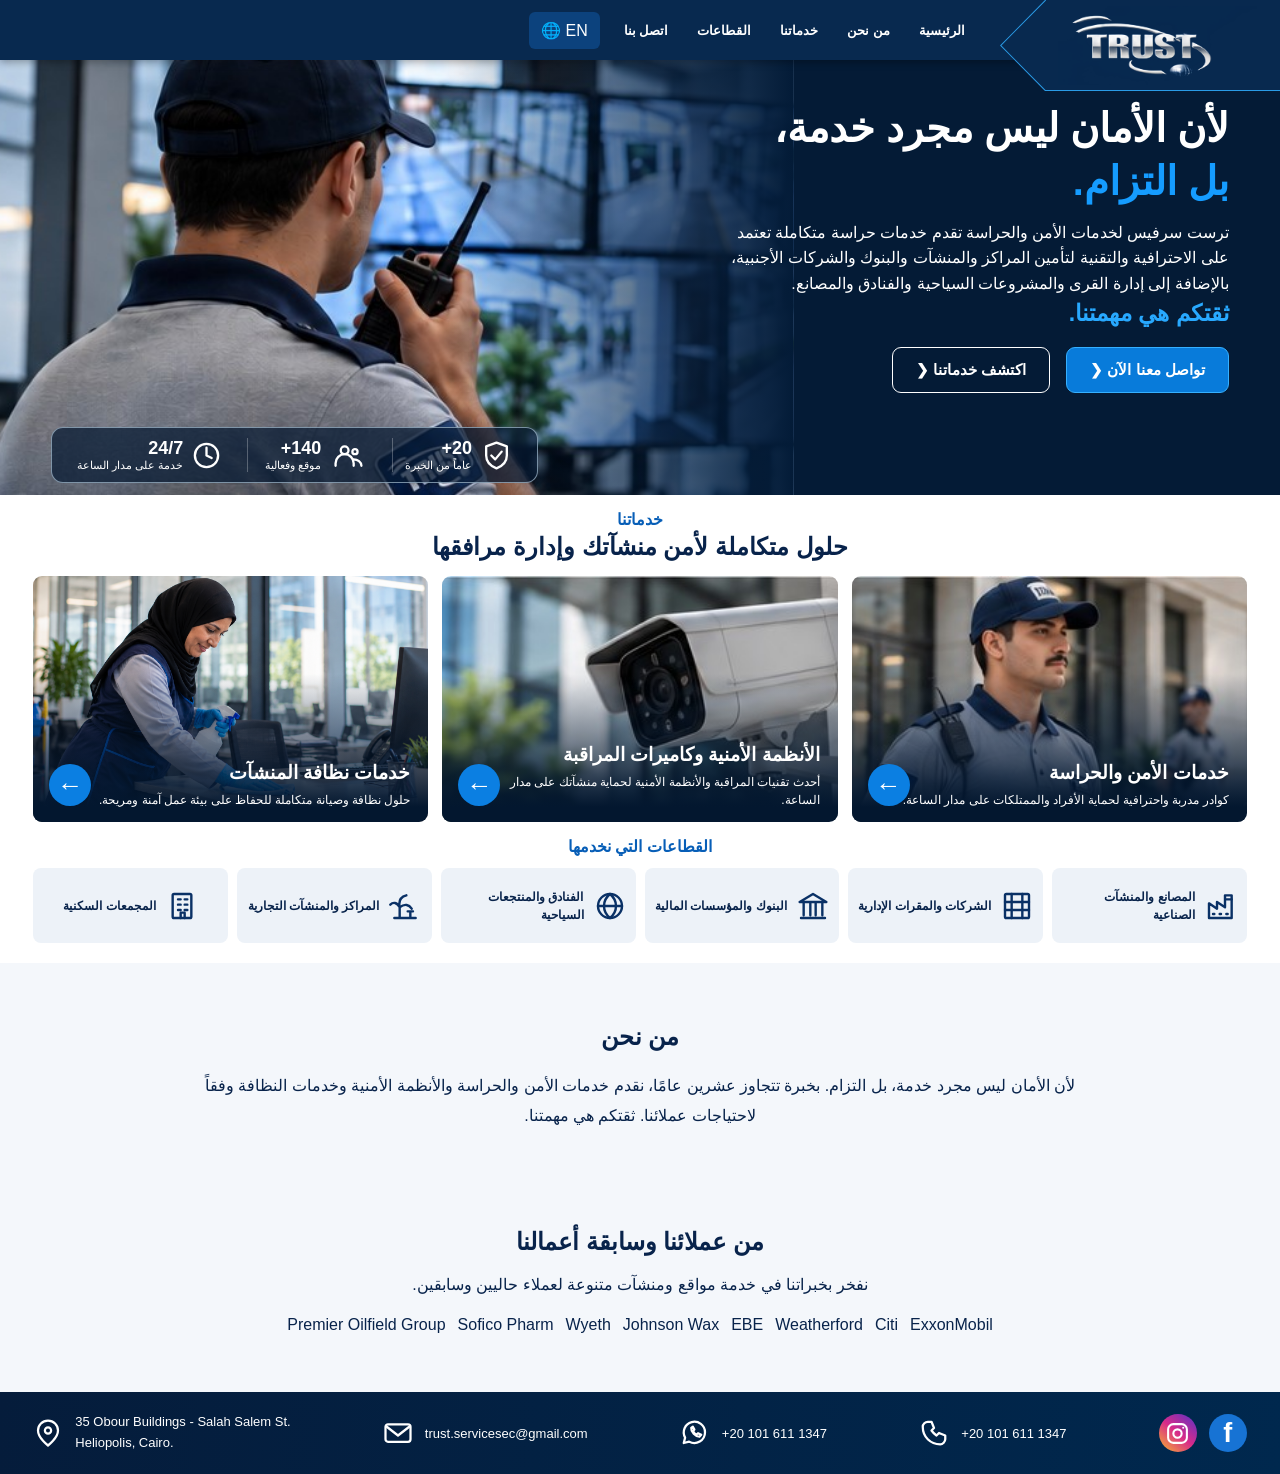
==== commit a9c8327c: "Add selected current and former client references" ====
--- a/index.html
+++ b/index.html
@@ -2,5 +2,5 @@
 <header class="top"><div class="brand"><svg class="brand-outline" viewBox="0 0 280 90" preserveAspectRatio="none" aria-hidden="true"><path d="M45 0 L0 45 L45 90 H280"/></svg><img src="assets/logo_transparent.png" alt="TRUST Service"></div><nav class="nav" aria-label="Main navigation"><a href="#home" data-ar="الرئيسية" data-en="Home">الرئيسية</a><a href="about.html" data-ar="من نحن" data-en="About">من نحن</a><a href="security.html" data-ar="خدماتنا" data-en="Services">خدماتنا</a><a href="#sectors" data-ar="القطاعات" data-en="Sectors">القطاعات</a><a href="contact.html" data-ar="اتصل بنا" data-en="Contact">اتصل بنا</a></nav><button class="lang" id="lang" type="button">EN 🌐</button><button class="hamburger" id="menu" type="button" aria-label="Toggle menu" aria-expanded="false">☰</button></header>
 <main><section class="hero" id="home"><div class="hero-photo" role="img" aria-label="Security guard monitoring CCTV displays"></div><div class="hero-copy"><h1 data-ar="لأن الأمان ليس مجرد خدمة،<br><em>بل التزام.</em>" data-en="Security is more than a service,<br><em>it's a commitment.</em>">لأن الأمان ليس مجرد خدمة،<br><em>بل التزام.</em></h1><p data-ar="ترست سرفيس لخدمات الأمن والحراسة تقدم خدمات حراسة متكاملة تعتمد على الاحترافية والتقنية لتأمين المراكز والمنشآت والبنوك والشركات الأجنبية، بالإضافة إلى إدارة القرى والمشروعات السياحية والفنادق والمصانع." data-en="Trust Service provides professional security and technology-driven solutions for commercial premises, banks, international companies, tourism projects, hotels and factories.">ترست سرفيس لخدمات الأمن والحراسة تقدم خدمات حراسة متكاملة تعتمد على الاحترافية والتقنية لتأمين المراكز والمنشآت والبنوك والشركات الأجنبية، بالإضافة إلى إدارة القرى والمشروعات السياحية والفنادق والمصانع.</p><strong data-ar="ثقتكم هي مهمتنا." data-en="Your trust is our mission.">ثقتكم هي مهمتنا.</strong><div class="hero-buttons"><a class="btn primary" href="#contact" data-ar="تواصل معنا الآن ❮" data-en="Contact Us ❯">تواصل معنا الآن ❮</a><a class="btn outline" href="#services" data-ar="اكتشف خدماتنا ❮" data-en="Explore Services ❯">اكتشف خدماتنا ❮</a></div></div><div class="stats"><div><span class="stat-icon"><svg viewBox="0 0 24 24" width="30" height="30" fill="none" stroke="currentColor" stroke-width="1.8" stroke-linecap="round" stroke-linejoin="round" aria-hidden="true"><path d="M12 2 4 5v7c0 5 3 8 8 10 5-2 8-5 8-10V5z"/><path d="m8 12 3 3 5-6"/></svg></span><b>20+</b><small data-ar="عاماً من الخبرة" data-en="Years of experience">عاماً من الخبرة</small></div><div><span class="stat-icon"><svg viewBox="0 0 24 24" width="30" height="30" fill="none" stroke="currentColor" stroke-width="1.8" stroke-linecap="round" stroke-linejoin="round" aria-hidden="true"><circle cx="9" cy="8" r="3"/><circle cx="17" cy="9" r="2"/><path d="M2 20v-2a7 7 0 0 1 14 0v2M16 15c3 0 6 2 6 5"/></svg></span><b>140+</b><small data-ar="موقع وفعالية" data-en="Sites & events served">موقع وفعالية</small></div><div><span class="stat-icon"><svg viewBox="0 0 24 24" width="30" height="30" fill="none" stroke="currentColor" stroke-width="1.8" stroke-linecap="round" stroke-linejoin="round" aria-hidden="true"><circle cx="12" cy="12" r="9"/><path d="M12 6v6l4 2"/></svg></span><b>24/7</b><small data-ar="خدمة على مدار الساعة" data-en="Around-the-clock security">خدمة على مدار الساعة</small></div></div></section>
 <section class="services" id="services"><div class="section-label" data-ar="خدماتنا" data-en="Our Services">خدماتنا</div><h2 data-ar="حلول متكاملة لأمن منشآتك وإدارة مرافقها" data-en="Integrated Security & Facility Solutions">حلول متكاملة لأمن منشآتك وإدارة مرافقها</h2><div class="cards"><article class="card"><img src="assets/guards.jpg" alt="Security guards in uniform"><div class="shade"><h3 data-ar="خدمات الأمن والحراسة" data-en="Security Guarding">خدمات الأمن والحراسة</h3><p data-ar="كوادر مدربة واحترافية لحماية الأفراد والممتلكات على مدار الساعة." data-en="Trained professionals protecting people and property around the clock.">كوادر مدربة واحترافية لحماية الأفراد والممتلكات على مدار الساعة.</p></div><a href="security.html" aria-label="Explore security guarding"><span data-ar="←" data-en="→">←</span></a></article><article class="card"><img src="assets/cctv.jpg" alt="Security CCTV camera"><div class="shade"><h3 data-ar="الأنظمة الأمنية وكاميرات المراقبة" data-en="Security Systems & CCTV">الأنظمة الأمنية وكاميرات المراقبة</h3><p data-ar="أحدث تقنيات المراقبة والأنظمة الأمنية لحماية منشآتك على مدار الساعة." data-en="Surveillance and security technology to protect your premises.">أحدث تقنيات المراقبة والأنظمة الأمنية لحماية منشآتك على مدار الساعة.</p></div><a href="cctv.html" aria-label="Explore CCTV and security systems"><span data-ar="←" data-en="→">←</span></a></article><article class="card"><img src="assets/facility_cleaning_approved.png" alt="Female professional cleaner"><div class="shade"><h3 data-ar="خدمات نظافة المنشآت" data-en="Facility Cleaning Services">خدمات نظافة المنشآت</h3><p data-ar="حلول نظافة وصيانة متكاملة للحفاظ على بيئة عمل آمنة ومريحة." data-en="Cleaning and cleaning services for safe, comfortable workplaces.">حلول نظافة وصيانة متكاملة للحفاظ على بيئة عمل آمنة ومريحة.</p></div><a href="facility.html" aria-label="Explore facility services"><span data-ar="←" data-en="→">←</span></a></article></div></section>
-<section class="sectors" id="sectors"><div class="section-label" data-ar="القطاعات التي نخدمها" data-en="Sectors We Serve">القطاعات التي نخدمها</div><div class="sector-grid"><div><span class="sector-icon"><svg viewBox="0 0 24 24" width="30" height="30" fill="none" stroke="currentColor" stroke-width="1.8" stroke-linecap="round" stroke-linejoin="round" aria-hidden="true"><path d="M3 21V10l6 4V9l6 4V4h5v17z"/><path d="M6 18h1m4 0h1m4 0h1M16 7h4"/></svg></span><b data-ar="المصانع والمنشآت الصناعية" data-en="Factories & Industrial Sites">المصانع والمنشآت الصناعية</b></div><div><span class="sector-icon"><svg viewBox="0 0 24 24" width="30" height="30" fill="none" stroke="currentColor" stroke-width="1.8" stroke-linecap="round" stroke-linejoin="round" aria-hidden="true"><rect x="3" y="3" width="18" height="18" rx="1"/><path d="M8 3v18M16 3v18M3 9h18M3 15h18"/></svg></span><b data-ar="الشركات والمقرات الإدارية" data-en="Companies & Administrative Offices">الشركات والمقرات الإدارية</b></div><div><span class="sector-icon"><svg viewBox="0 0 24 24" width="30" height="30" fill="none" stroke="currentColor" stroke-width="1.8" stroke-linecap="round" stroke-linejoin="round" aria-hidden="true"><path d="m2 9 10-6 10 6M3 21h18M5 10v9m5-9v9m4-9v9m5-9v9M2 9h20"/></svg></span><b data-ar="البنوك والمؤسسات المالية" data-en="Banks & Financial Institutions">البنوك والمؤسسات المالية</b></div><div><span class="sector-icon"><svg viewBox="0 0 24 24" width="30" height="30" fill="none" stroke="currentColor" stroke-width="1.8" stroke-linecap="round" stroke-linejoin="round" aria-hidden="true"><circle cx="12" cy="12" r="9"/><path d="M3 12h18M12 3c-6 5-6 13 0 18m0-18c6 5 6 13 0 18"/></svg></span><b data-ar="الفنادق والمنتجعات السياحية" data-en="Hotels & Resorts">الفنادق والمنتجعات السياحية</b></div><div><span class="sector-icon"><svg viewBox="0 0 24 24" width="30" height="30" fill="none" stroke="currentColor" stroke-width="1.8" stroke-linecap="round" stroke-linejoin="round" aria-hidden="true"><path d="M4 21h16M8 21v-8m0 0c-2-4-5-4-7-2m7 2c-1-5 1-8 5-9m-5 9c4-3 7-2 9 1M16 21v-5m-2 0h4"/></svg></span><b data-ar="المراكز والمنشآت التجارية" data-en="Shopping Centers & Commercial Properties">المراكز والمنشآت التجارية</b></div><div><span class="sector-icon"><svg viewBox="0 0 24 24" width="30" height="30" fill="none" stroke="currentColor" stroke-width="1.8" stroke-linecap="round" stroke-linejoin="round" aria-hidden="true"><rect x="5" y="3" width="14" height="18" rx="1"/><path d="M9 7h2m3 0h2M9 11h2m3 0h2M9 15h2m3 0h2M11 21v-4h3v4"/></svg></span><b data-ar="المجمعات السكنية" data-en="Residential Compounds">المجمعات السكنية</b></div></div></section><section id="about" class="about"><h2 data-ar="من نحن" data-en="About Trust Service">من نحن</h2><p data-ar="لأن الأمان ليس مجرد خدمة، بل التزام. بخبرة تتجاوز عشرين عامًا، نقدم خدمات الأمن والحراسة والأنظمة الأمنية وخدمات النظافة وفقاً لاحتياجات عملائنا. ثقتكم هي مهمتنا." data-en="Security is more than a service — it's a commitment. With over twenty years of experience, we offer security, surveillance and facility solutions tailored to our customers. Your trust is our mission.">لأن الأمان ليس مجرد خدمة، بل التزام. بخبرة تتجاوز عشرين عامًا، نقدم خدمات الأمن والحراسة والأنظمة الأمنية وخدمات النظافة وفقاً لاحتياجات عملائنا. ثقتكم هي مهمتنا.</p></section></main>
+<section class="sectors" id="sectors"><div class="section-label" data-ar="القطاعات التي نخدمها" data-en="Sectors We Serve">القطاعات التي نخدمها</div><div class="sector-grid"><div><span class="sector-icon"><svg viewBox="0 0 24 24" width="30" height="30" fill="none" stroke="currentColor" stroke-width="1.8" stroke-linecap="round" stroke-linejoin="round" aria-hidden="true"><path d="M3 21V10l6 4V9l6 4V4h5v17z"/><path d="M6 18h1m4 0h1m4 0h1M16 7h4"/></svg></span><b data-ar="المصانع والمنشآت الصناعية" data-en="Factories & Industrial Sites">المصانع والمنشآت الصناعية</b></div><div><span class="sector-icon"><svg viewBox="0 0 24 24" width="30" height="30" fill="none" stroke="currentColor" stroke-width="1.8" stroke-linecap="round" stroke-linejoin="round" aria-hidden="true"><rect x="3" y="3" width="18" height="18" rx="1"/><path d="M8 3v18M16 3v18M3 9h18M3 15h18"/></svg></span><b data-ar="الشركات والمقرات الإدارية" data-en="Companies & Administrative Offices">الشركات والمقرات الإدارية</b></div><div><span class="sector-icon"><svg viewBox="0 0 24 24" width="30" height="30" fill="none" stroke="currentColor" stroke-width="1.8" stroke-linecap="round" stroke-linejoin="round" aria-hidden="true"><path d="m2 9 10-6 10 6M3 21h18M5 10v9m5-9v9m4-9v9m5-9v9M2 9h20"/></svg></span><b data-ar="البنوك والمؤسسات المالية" data-en="Banks & Financial Institutions">البنوك والمؤسسات المالية</b></div><div><span class="sector-icon"><svg viewBox="0 0 24 24" width="30" height="30" fill="none" stroke="currentColor" stroke-width="1.8" stroke-linecap="round" stroke-linejoin="round" aria-hidden="true"><circle cx="12" cy="12" r="9"/><path d="M3 12h18M12 3c-6 5-6 13 0 18m0-18c6 5 6 13 0 18"/></svg></span><b data-ar="الفنادق والمنتجعات السياحية" data-en="Hotels & Resorts">الفنادق والمنتجعات السياحية</b></div><div><span class="sector-icon"><svg viewBox="0 0 24 24" width="30" height="30" fill="none" stroke="currentColor" stroke-width="1.8" stroke-linecap="round" stroke-linejoin="round" aria-hidden="true"><path d="M4 21h16M8 21v-8m0 0c-2-4-5-4-7-2m7 2c-1-5 1-8 5-9m-5 9c4-3 7-2 9 1M16 21v-5m-2 0h4"/></svg></span><b data-ar="المراكز والمنشآت التجارية" data-en="Shopping Centers & Commercial Properties">المراكز والمنشآت التجارية</b></div><div><span class="sector-icon"><svg viewBox="0 0 24 24" width="30" height="30" fill="none" stroke="currentColor" stroke-width="1.8" stroke-linecap="round" stroke-linejoin="round" aria-hidden="true"><rect x="5" y="3" width="14" height="18" rx="1"/><path d="M9 7h2m3 0h2M9 11h2m3 0h2M9 15h2m3 0h2M11 21v-4h3v4"/></svg></span><b data-ar="المجمعات السكنية" data-en="Residential Compounds">المجمعات السكنية</b></div></div></section><section id="about" class="about"><h2 data-ar="من نحن" data-en="About Trust Service">من نحن</h2><p data-ar="لأن الأمان ليس مجرد خدمة، بل التزام. بخبرة تتجاوز عشرين عامًا، نقدم خدمات الأمن والحراسة والأنظمة الأمنية وخدمات النظافة وفقاً لاحتياجات عملائنا. ثقتكم هي مهمتنا." data-en="Security is more than a service — it's a commitment. With over twenty years of experience, we offer security, surveillance and facility solutions tailored to our customers. Your trust is our mission.">لأن الأمان ليس مجرد خدمة، بل التزام. بخبرة تتجاوز عشرين عامًا، نقدم خدمات الأمن والحراسة والأنظمة الأمنية وخدمات النظافة وفقاً لاحتياجات عملائنا. ثقتكم هي مهمتنا.</p></section><section class="client-history" id="clients" aria-labelledby="clients-title" style="padding:36px 5%;background:#f4f7fb;text-align:center"><h2 id="clients-title" data-ar="من عملائنا وسابقة أعمالنا" data-en="Selected Clients & Previous Work">من عملائنا وسابقة أعمالنا</h2><p data-ar="نفخر بخبراتنا في خدمة مواقع ومنشآت متنوعة لعملاء حاليين وسابقين." data-en="Our experience includes diverse facilities and sites for current and former clients.">نفخر بخبراتنا في خدمة مواقع ومنشآت متنوعة لعملاء حاليين وسابقين.</p><div class="client-names" style="display:flex;flex-wrap:wrap;justify-content:center;gap:12px;max-width:960px;margin:22px auto"><span>ExxonMobil</span><span>Citi</span><span>Weatherford</span><span>EBE</span><span>Johnson Wax</span><span>Wyeth</span><span>Sofico Pharm</span><span>Premier Oilfield Group</span></div></section></main>
 <footer id="contact"><div class="footer-inner"><div class="footer-social"><a aria-label="Facebook" href="https://www.facebook.com/share/1CmAo6zM5y/" target="_blank" rel="noopener">f</a><a aria-label="Instagram" href="https://www.instagram.com/trust.service.sec/" target="_blank" rel="noopener noreferrer"><svg viewBox="0 0 24 24" width="25" height="25" fill="none" stroke="currentColor" stroke-width="2" stroke-linecap="round" stroke-linejoin="round" aria-hidden="true"><rect x="3" y="3" width="18" height="18" rx="5"/><circle cx="12" cy="12" r="4"/><circle cx="17.5" cy="6.5" r="1" fill="currentColor" stroke="none"/></svg></a></div><a href="tel:+201016111347"><span class="footer-icon"><svg viewBox="0 0 24 24" width="30" height="30" fill="none" stroke="currentColor" stroke-width="1.8" stroke-linecap="round" stroke-linejoin="round" aria-hidden="true"><path d="M7 3h3l2 5-2 2a16 16 0 0 0 4 4l2-2 5 2v3c0 2-2 4-4 4C9 21 3 15 3 7c0-2 2-4 4-4z"/></svg></span><span dir="ltr">+20 101 611 1347</span></a><a href="https://wa.me/201016111347" target="_blank" rel="noopener"><span class="footer-icon"><svg viewBox="0 0 24 24" width="30" height="30" fill="none" stroke="currentColor" stroke-width="1.8" stroke-linecap="round" stroke-linejoin="round" aria-hidden="true"><path d="M20 11.5a8.5 8.5 0 0 1-12.7 7.4L3 20l1.1-4.3A8.5 8.5 0 1 1 20 11.5z"/><path d="M9 8c-.4 3 3.5 6.8 6.5 7l1.5-1.6-2.6-1.2-1.2 1c-1.2-.5-2.2-1.5-2.7-2.7l1-1.2L10.3 7z"/></svg></span><span dir="ltr">+20 101 611 1347</span></a><a href="mailto:trust.servicesec@gmail.com"><span class="footer-icon"><svg viewBox="0 0 24 24" width="30" height="30" fill="none" stroke="currentColor" stroke-width="1.8" stroke-linecap="round" stroke-linejoin="round" aria-hidden="true"><rect x="2" y="5" width="20" height="14" rx="2"/><path d="m3 7 9 7 9-7"/></svg></span>trust.servicesec@gmail.com</a><div class="address"><span class="footer-icon"><svg viewBox="0 0 24 24" width="30" height="30" fill="none" stroke="currentColor" stroke-width="1.8" stroke-linecap="round" stroke-linejoin="round" aria-hidden="true"><path d="M20 10c0 6-8 12-8 12S4 16 4 10a8 8 0 0 1 16 0z"/><circle cx="12" cy="10" r="2.5"/></svg></span><span dir="ltr"><bdi dir="ltr">35 Obour Buildings - Salah Salem St.<br>Heliopolis, Cairo.</bdi></span></div></div></footer><script src="script.js?v=native-nav3"></script></body></html>
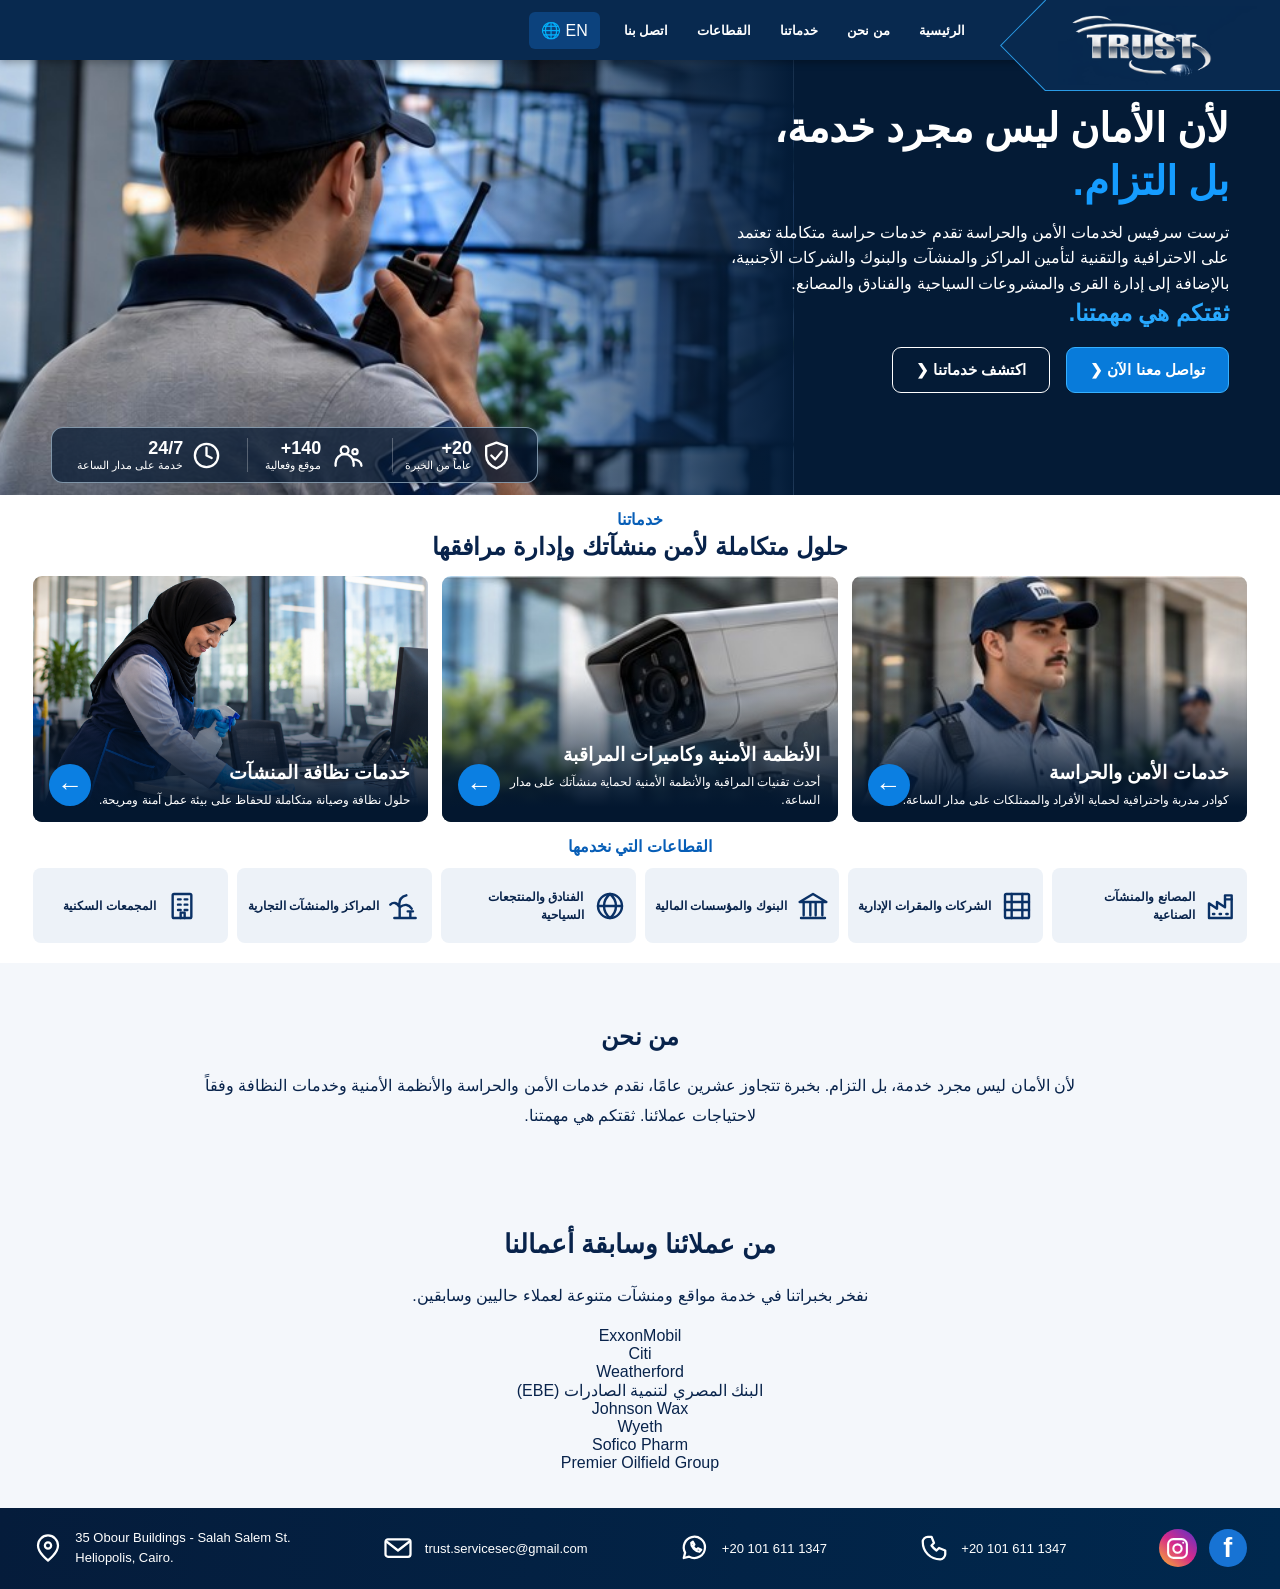
==== commit 28f16f7b: "Prepare client logo gallery with accessible fallback names" ====
--- a/index.html
+++ b/index.html
@@ -2,5 +2,5 @@
 <header class="top"><div class="brand"><svg class="brand-outline" viewBox="0 0 280 90" preserveAspectRatio="none" aria-hidden="true"><path d="M45 0 L0 45 L45 90 H280"/></svg><img src="assets/logo_transparent.png" alt="TRUST Service"></div><nav class="nav" aria-label="Main navigation"><a href="#home" data-ar="الرئيسية" data-en="Home">الرئيسية</a><a href="about.html" data-ar="من نحن" data-en="About">من نحن</a><a href="security.html" data-ar="خدماتنا" data-en="Services">خدماتنا</a><a href="#sectors" data-ar="القطاعات" data-en="Sectors">القطاعات</a><a href="contact.html" data-ar="اتصل بنا" data-en="Contact">اتصل بنا</a></nav><button class="lang" id="lang" type="button">EN 🌐</button><button class="hamburger" id="menu" type="button" aria-label="Toggle menu" aria-expanded="false">☰</button></header>
 <main><section class="hero" id="home"><div class="hero-photo" role="img" aria-label="Security guard monitoring CCTV displays"></div><div class="hero-copy"><h1 data-ar="لأن الأمان ليس مجرد خدمة،<br><em>بل التزام.</em>" data-en="Security is more than a service,<br><em>it's a commitment.</em>">لأن الأمان ليس مجرد خدمة،<br><em>بل التزام.</em></h1><p data-ar="ترست سرفيس لخدمات الأمن والحراسة تقدم خدمات حراسة متكاملة تعتمد على الاحترافية والتقنية لتأمين المراكز والمنشآت والبنوك والشركات الأجنبية، بالإضافة إلى إدارة القرى والمشروعات السياحية والفنادق والمصانع." data-en="Trust Service provides professional security and technology-driven solutions for commercial premises, banks, international companies, tourism projects, hotels and factories.">ترست سرفيس لخدمات الأمن والحراسة تقدم خدمات حراسة متكاملة تعتمد على الاحترافية والتقنية لتأمين المراكز والمنشآت والبنوك والشركات الأجنبية، بالإضافة إلى إدارة القرى والمشروعات السياحية والفنادق والمصانع.</p><strong data-ar="ثقتكم هي مهمتنا." data-en="Your trust is our mission.">ثقتكم هي مهمتنا.</strong><div class="hero-buttons"><a class="btn primary" href="#contact" data-ar="تواصل معنا الآن ❮" data-en="Contact Us ❯">تواصل معنا الآن ❮</a><a class="btn outline" href="#services" data-ar="اكتشف خدماتنا ❮" data-en="Explore Services ❯">اكتشف خدماتنا ❮</a></div></div><div class="stats"><div><span class="stat-icon"><svg viewBox="0 0 24 24" width="30" height="30" fill="none" stroke="currentColor" stroke-width="1.8" stroke-linecap="round" stroke-linejoin="round" aria-hidden="true"><path d="M12 2 4 5v7c0 5 3 8 8 10 5-2 8-5 8-10V5z"/><path d="m8 12 3 3 5-6"/></svg></span><b>20+</b><small data-ar="عاماً من الخبرة" data-en="Years of experience">عاماً من الخبرة</small></div><div><span class="stat-icon"><svg viewBox="0 0 24 24" width="30" height="30" fill="none" stroke="currentColor" stroke-width="1.8" stroke-linecap="round" stroke-linejoin="round" aria-hidden="true"><circle cx="9" cy="8" r="3"/><circle cx="17" cy="9" r="2"/><path d="M2 20v-2a7 7 0 0 1 14 0v2M16 15c3 0 6 2 6 5"/></svg></span><b>140+</b><small data-ar="موقع وفعالية" data-en="Sites & events served">موقع وفعالية</small></div><div><span class="stat-icon"><svg viewBox="0 0 24 24" width="30" height="30" fill="none" stroke="currentColor" stroke-width="1.8" stroke-linecap="round" stroke-linejoin="round" aria-hidden="true"><circle cx="12" cy="12" r="9"/><path d="M12 6v6l4 2"/></svg></span><b>24/7</b><small data-ar="خدمة على مدار الساعة" data-en="Around-the-clock security">خدمة على مدار الساعة</small></div></div></section>
 <section class="services" id="services"><div class="section-label" data-ar="خدماتنا" data-en="Our Services">خدماتنا</div><h2 data-ar="حلول متكاملة لأمن منشآتك وإدارة مرافقها" data-en="Integrated Security & Facility Solutions">حلول متكاملة لأمن منشآتك وإدارة مرافقها</h2><div class="cards"><article class="card"><img src="assets/guards.jpg" alt="Security guards in uniform"><div class="shade"><h3 data-ar="خدمات الأمن والحراسة" data-en="Security Guarding">خدمات الأمن والحراسة</h3><p data-ar="كوادر مدربة واحترافية لحماية الأفراد والممتلكات على مدار الساعة." data-en="Trained professionals protecting people and property around the clock.">كوادر مدربة واحترافية لحماية الأفراد والممتلكات على مدار الساعة.</p></div><a href="security.html" aria-label="Explore security guarding"><span data-ar="←" data-en="→">←</span></a></article><article class="card"><img src="assets/cctv.jpg" alt="Security CCTV camera"><div class="shade"><h3 data-ar="الأنظمة الأمنية وكاميرات المراقبة" data-en="Security Systems & CCTV">الأنظمة الأمنية وكاميرات المراقبة</h3><p data-ar="أحدث تقنيات المراقبة والأنظمة الأمنية لحماية منشآتك على مدار الساعة." data-en="Surveillance and security technology to protect your premises.">أحدث تقنيات المراقبة والأنظمة الأمنية لحماية منشآتك على مدار الساعة.</p></div><a href="cctv.html" aria-label="Explore CCTV and security systems"><span data-ar="←" data-en="→">←</span></a></article><article class="card"><img src="assets/facility_cleaning_approved.png" alt="Female professional cleaner"><div class="shade"><h3 data-ar="خدمات نظافة المنشآت" data-en="Facility Cleaning Services">خدمات نظافة المنشآت</h3><p data-ar="حلول نظافة وصيانة متكاملة للحفاظ على بيئة عمل آمنة ومريحة." data-en="Cleaning and cleaning services for safe, comfortable workplaces.">حلول نظافة وصيانة متكاملة للحفاظ على بيئة عمل آمنة ومريحة.</p></div><a href="facility.html" aria-label="Explore facility services"><span data-ar="←" data-en="→">←</span></a></article></div></section>
-<section class="sectors" id="sectors"><div class="section-label" data-ar="القطاعات التي نخدمها" data-en="Sectors We Serve">القطاعات التي نخدمها</div><div class="sector-grid"><div><span class="sector-icon"><svg viewBox="0 0 24 24" width="30" height="30" fill="none" stroke="currentColor" stroke-width="1.8" stroke-linecap="round" stroke-linejoin="round" aria-hidden="true"><path d="M3 21V10l6 4V9l6 4V4h5v17z"/><path d="M6 18h1m4 0h1m4 0h1M16 7h4"/></svg></span><b data-ar="المصانع والمنشآت الصناعية" data-en="Factories & Industrial Sites">المصانع والمنشآت الصناعية</b></div><div><span class="sector-icon"><svg viewBox="0 0 24 24" width="30" height="30" fill="none" stroke="currentColor" stroke-width="1.8" stroke-linecap="round" stroke-linejoin="round" aria-hidden="true"><rect x="3" y="3" width="18" height="18" rx="1"/><path d="M8 3v18M16 3v18M3 9h18M3 15h18"/></svg></span><b data-ar="الشركات والمقرات الإدارية" data-en="Companies & Administrative Offices">الشركات والمقرات الإدارية</b></div><div><span class="sector-icon"><svg viewBox="0 0 24 24" width="30" height="30" fill="none" stroke="currentColor" stroke-width="1.8" stroke-linecap="round" stroke-linejoin="round" aria-hidden="true"><path d="m2 9 10-6 10 6M3 21h18M5 10v9m5-9v9m4-9v9m5-9v9M2 9h20"/></svg></span><b data-ar="البنوك والمؤسسات المالية" data-en="Banks & Financial Institutions">البنوك والمؤسسات المالية</b></div><div><span class="sector-icon"><svg viewBox="0 0 24 24" width="30" height="30" fill="none" stroke="currentColor" stroke-width="1.8" stroke-linecap="round" stroke-linejoin="round" aria-hidden="true"><circle cx="12" cy="12" r="9"/><path d="M3 12h18M12 3c-6 5-6 13 0 18m0-18c6 5 6 13 0 18"/></svg></span><b data-ar="الفنادق والمنتجعات السياحية" data-en="Hotels & Resorts">الفنادق والمنتجعات السياحية</b></div><div><span class="sector-icon"><svg viewBox="0 0 24 24" width="30" height="30" fill="none" stroke="currentColor" stroke-width="1.8" stroke-linecap="round" stroke-linejoin="round" aria-hidden="true"><path d="M4 21h16M8 21v-8m0 0c-2-4-5-4-7-2m7 2c-1-5 1-8 5-9m-5 9c4-3 7-2 9 1M16 21v-5m-2 0h4"/></svg></span><b data-ar="المراكز والمنشآت التجارية" data-en="Shopping Centers & Commercial Properties">المراكز والمنشآت التجارية</b></div><div><span class="sector-icon"><svg viewBox="0 0 24 24" width="30" height="30" fill="none" stroke="currentColor" stroke-width="1.8" stroke-linecap="round" stroke-linejoin="round" aria-hidden="true"><rect x="5" y="3" width="14" height="18" rx="1"/><path d="M9 7h2m3 0h2M9 11h2m3 0h2M9 15h2m3 0h2M11 21v-4h3v4"/></svg></span><b data-ar="المجمعات السكنية" data-en="Residential Compounds">المجمعات السكنية</b></div></div></section><section id="about" class="about"><h2 data-ar="من نحن" data-en="About Trust Service">من نحن</h2><p data-ar="لأن الأمان ليس مجرد خدمة، بل التزام. بخبرة تتجاوز عشرين عامًا، نقدم خدمات الأمن والحراسة والأنظمة الأمنية وخدمات النظافة وفقاً لاحتياجات عملائنا. ثقتكم هي مهمتنا." data-en="Security is more than a service — it's a commitment. With over twenty years of experience, we offer security, surveillance and facility solutions tailored to our customers. Your trust is our mission.">لأن الأمان ليس مجرد خدمة، بل التزام. بخبرة تتجاوز عشرين عامًا، نقدم خدمات الأمن والحراسة والأنظمة الأمنية وخدمات النظافة وفقاً لاحتياجات عملائنا. ثقتكم هي مهمتنا.</p></section><section class="client-history" id="clients" aria-labelledby="clients-title" style="padding:36px 5%;background:#f4f7fb;text-align:center"><h2 id="clients-title" data-ar="من عملائنا وسابقة أعمالنا" data-en="Selected Clients & Previous Work">من عملائنا وسابقة أعمالنا</h2><p data-ar="نفخر بخبراتنا في خدمة مواقع ومنشآت متنوعة لعملاء حاليين وسابقين." data-en="Our experience includes diverse facilities and sites for current and former clients.">نفخر بخبراتنا في خدمة مواقع ومنشآت متنوعة لعملاء حاليين وسابقين.</p><div class="client-names" style="display:flex;flex-wrap:wrap;justify-content:center;gap:12px;max-width:960px;margin:22px auto"><span>ExxonMobil</span><span>Citi</span><span>Weatherford</span><span>EBE</span><span>Johnson Wax</span><span>Wyeth</span><span>Sofico Pharm</span><span>Premier Oilfield Group</span></div></section></main>
+<section class="sectors" id="sectors"><div class="section-label" data-ar="القطاعات التي نخدمها" data-en="Sectors We Serve">القطاعات التي نخدمها</div><div class="sector-grid"><div><span class="sector-icon"><svg viewBox="0 0 24 24" width="30" height="30" fill="none" stroke="currentColor" stroke-width="1.8" stroke-linecap="round" stroke-linejoin="round" aria-hidden="true"><path d="M3 21V10l6 4V9l6 4V4h5v17z"/><path d="M6 18h1m4 0h1m4 0h1M16 7h4"/></svg></span><b data-ar="المصانع والمنشآت الصناعية" data-en="Factories & Industrial Sites">المصانع والمنشآت الصناعية</b></div><div><span class="sector-icon"><svg viewBox="0 0 24 24" width="30" height="30" fill="none" stroke="currentColor" stroke-width="1.8" stroke-linecap="round" stroke-linejoin="round" aria-hidden="true"><rect x="3" y="3" width="18" height="18" rx="1"/><path d="M8 3v18M16 3v18M3 9h18M3 15h18"/></svg></span><b data-ar="الشركات والمقرات الإدارية" data-en="Companies & Administrative Offices">الشركات والمقرات الإدارية</b></div><div><span class="sector-icon"><svg viewBox="0 0 24 24" width="30" height="30" fill="none" stroke="currentColor" stroke-width="1.8" stroke-linecap="round" stroke-linejoin="round" aria-hidden="true"><path d="m2 9 10-6 10 6M3 21h18M5 10v9m5-9v9m4-9v9m5-9v9M2 9h20"/></svg></span><b data-ar="البنوك والمؤسسات المالية" data-en="Banks & Financial Institutions">البنوك والمؤسسات المالية</b></div><div><span class="sector-icon"><svg viewBox="0 0 24 24" width="30" height="30" fill="none" stroke="currentColor" stroke-width="1.8" stroke-linecap="round" stroke-linejoin="round" aria-hidden="true"><circle cx="12" cy="12" r="9"/><path d="M3 12h18M12 3c-6 5-6 13 0 18m0-18c6 5 6 13 0 18"/></svg></span><b data-ar="الفنادق والمنتجعات السياحية" data-en="Hotels & Resorts">الفنادق والمنتجعات السياحية</b></div><div><span class="sector-icon"><svg viewBox="0 0 24 24" width="30" height="30" fill="none" stroke="currentColor" stroke-width="1.8" stroke-linecap="round" stroke-linejoin="round" aria-hidden="true"><path d="M4 21h16M8 21v-8m0 0c-2-4-5-4-7-2m7 2c-1-5 1-8 5-9m-5 9c4-3 7-2 9 1M16 21v-5m-2 0h4"/></svg></span><b data-ar="المراكز والمنشآت التجارية" data-en="Shopping Centers & Commercial Properties">المراكز والمنشآت التجارية</b></div><div><span class="sector-icon"><svg viewBox="0 0 24 24" width="30" height="30" fill="none" stroke="currentColor" stroke-width="1.8" stroke-linecap="round" stroke-linejoin="round" aria-hidden="true"><rect x="5" y="3" width="14" height="18" rx="1"/><path d="M9 7h2m3 0h2M9 11h2m3 0h2M9 15h2m3 0h2M11 21v-4h3v4"/></svg></span><b data-ar="المجمعات السكنية" data-en="Residential Compounds">المجمعات السكنية</b></div></div></section><section id="about" class="about"><h2 data-ar="من نحن" data-en="About Trust Service">من نحن</h2><p data-ar="لأن الأمان ليس مجرد خدمة، بل التزام. بخبرة تتجاوز عشرين عامًا، نقدم خدمات الأمن والحراسة والأنظمة الأمنية وخدمات النظافة وفقاً لاحتياجات عملائنا. ثقتكم هي مهمتنا." data-en="Security is more than a service — it's a commitment. With over twenty years of experience, we offer security, surveillance and facility solutions tailored to our customers. Your trust is our mission.">لأن الأمان ليس مجرد خدمة، بل التزام. بخبرة تتجاوز عشرين عامًا، نقدم خدمات الأمن والحراسة والأنظمة الأمنية وخدمات النظافة وفقاً لاحتياجات عملائنا. ثقتكم هي مهمتنا.</p></section><section class="client-history" id="clients" aria-labelledby="clients-title" style="padding:36px 5%;background:#f4f7fb;text-align:center"><h2 id="clients-title" data-ar="من عملائنا وسابقة أعمالنا" data-en="Selected Clients & Previous Work">من عملائنا وسابقة أعمالنا</h2><p data-ar="نفخر بخبراتنا في خدمة مواقع ومنشآت متنوعة لعملاء حاليين وسابقين." data-en="Our experience includes diverse facilities and sites for current and former clients.">نفخر بخبراتنا في خدمة مواقع ومنشآت متنوعة لعملاء حاليين وسابقين.</p><div class="client-logos"><div class="client-card"><img src="assets/clients/exxonmobil.png" alt="ExxonMobil" loading="lazy" onerror="this.hidden=true;this.nextElementSibling.hidden=false"><span hidden>ExxonMobil</span></div><div class="client-card"><img src="assets/clients/citi.png" alt="Citi" loading="lazy" onerror="this.hidden=true;this.nextElementSibling.hidden=false"><span hidden>Citi</span></div><div class="client-card"><img src="assets/clients/weatherford.png" alt="Weatherford" loading="lazy" onerror="this.hidden=true;this.nextElementSibling.hidden=false"><span hidden>Weatherford</span></div><div class="client-card"><img src="assets/clients/ebe-old.png" alt="البنك المصري لتنمية الصادرات (EBE)" loading="lazy" onerror="this.hidden=true;this.nextElementSibling.hidden=false"><span hidden>البنك المصري لتنمية الصادرات (EBE)</span></div><div class="client-card"><img src="assets/clients/johnson-wax.png" alt="Johnson Wax" loading="lazy" onerror="this.hidden=true;this.nextElementSibling.hidden=false"><span hidden>Johnson Wax</span></div><div class="client-card"><img src="assets/clients/wyeth.png" alt="Wyeth" loading="lazy" onerror="this.hidden=true;this.nextElementSibling.hidden=false"><span hidden>Wyeth</span></div><div class="client-card"><img src="assets/clients/sofico-pharm.png" alt="Sofico Pharm" loading="lazy" onerror="this.hidden=true;this.nextElementSibling.hidden=false"><span hidden>Sofico Pharm</span></div><div class="client-card"><img src="assets/clients/premier-oilfield.png" alt="Premier Oilfield Group" loading="lazy" onerror="this.hidden=true;this.nextElementSibling.hidden=false"><span hidden>Premier Oilfield Group</span></div></div></section></main>
 <footer id="contact"><div class="footer-inner"><div class="footer-social"><a aria-label="Facebook" href="https://www.facebook.com/share/1CmAo6zM5y/" target="_blank" rel="noopener">f</a><a aria-label="Instagram" href="https://www.instagram.com/trust.service.sec/" target="_blank" rel="noopener noreferrer"><svg viewBox="0 0 24 24" width="25" height="25" fill="none" stroke="currentColor" stroke-width="2" stroke-linecap="round" stroke-linejoin="round" aria-hidden="true"><rect x="3" y="3" width="18" height="18" rx="5"/><circle cx="12" cy="12" r="4"/><circle cx="17.5" cy="6.5" r="1" fill="currentColor" stroke="none"/></svg></a></div><a href="tel:+201016111347"><span class="footer-icon"><svg viewBox="0 0 24 24" width="30" height="30" fill="none" stroke="currentColor" stroke-width="1.8" stroke-linecap="round" stroke-linejoin="round" aria-hidden="true"><path d="M7 3h3l2 5-2 2a16 16 0 0 0 4 4l2-2 5 2v3c0 2-2 4-4 4C9 21 3 15 3 7c0-2 2-4 4-4z"/></svg></span><span dir="ltr">+20 101 611 1347</span></a><a href="https://wa.me/201016111347" target="_blank" rel="noopener"><span class="footer-icon"><svg viewBox="0 0 24 24" width="30" height="30" fill="none" stroke="currentColor" stroke-width="1.8" stroke-linecap="round" stroke-linejoin="round" aria-hidden="true"><path d="M20 11.5a8.5 8.5 0 0 1-12.7 7.4L3 20l1.1-4.3A8.5 8.5 0 1 1 20 11.5z"/><path d="M9 8c-.4 3 3.5 6.8 6.5 7l1.5-1.6-2.6-1.2-1.2 1c-1.2-.5-2.2-1.5-2.7-2.7l1-1.2L10.3 7z"/></svg></span><span dir="ltr">+20 101 611 1347</span></a><a href="mailto:trust.servicesec@gmail.com"><span class="footer-icon"><svg viewBox="0 0 24 24" width="30" height="30" fill="none" stroke="currentColor" stroke-width="1.8" stroke-linecap="round" stroke-linejoin="round" aria-hidden="true"><rect x="2" y="5" width="20" height="14" rx="2"/><path d="m3 7 9 7 9-7"/></svg></span>trust.servicesec@gmail.com</a><div class="address"><span class="footer-icon"><svg viewBox="0 0 24 24" width="30" height="30" fill="none" stroke="currentColor" stroke-width="1.8" stroke-linecap="round" stroke-linejoin="round" aria-hidden="true"><path d="M20 10c0 6-8 12-8 12S4 16 4 10a8 8 0 0 1 16 0z"/><circle cx="12" cy="10" r="2.5"/></svg></span><span dir="ltr"><bdi dir="ltr">35 Obour Buildings - Salah Salem St.<br>Heliopolis, Cairo.</bdi></span></div></div></footer><script src="script.js?v=native-nav3"></script></body></html>
--- a/style.css
+++ b/style.css
@@ -107,3 +107,6 @@
 
 /* RTL overflow safeguard: hidden spam field must remain in-flow anchored, never offset thousands of pixels. */
 html[dir="rtl"] body{overflow-x:clip;}
+
+/* Selected clients: readable bilingual name cards until approved logo files are uploaded */
+.client-history h2{font-size:26px;color:#08234b}.client-history p{line-height:1.8}.client-names span{display:flex;align-items:center;justify-content:center;min-width:175px;min-height:65px;padding:15px 20px;border-radius:9px;background:#fff;border:1px solid #d7e3ef;color:#10345c;font-weight:700;box-shadow:0 2px 8px #0b2d5010}.client-history{scroll-margin-top:70px}
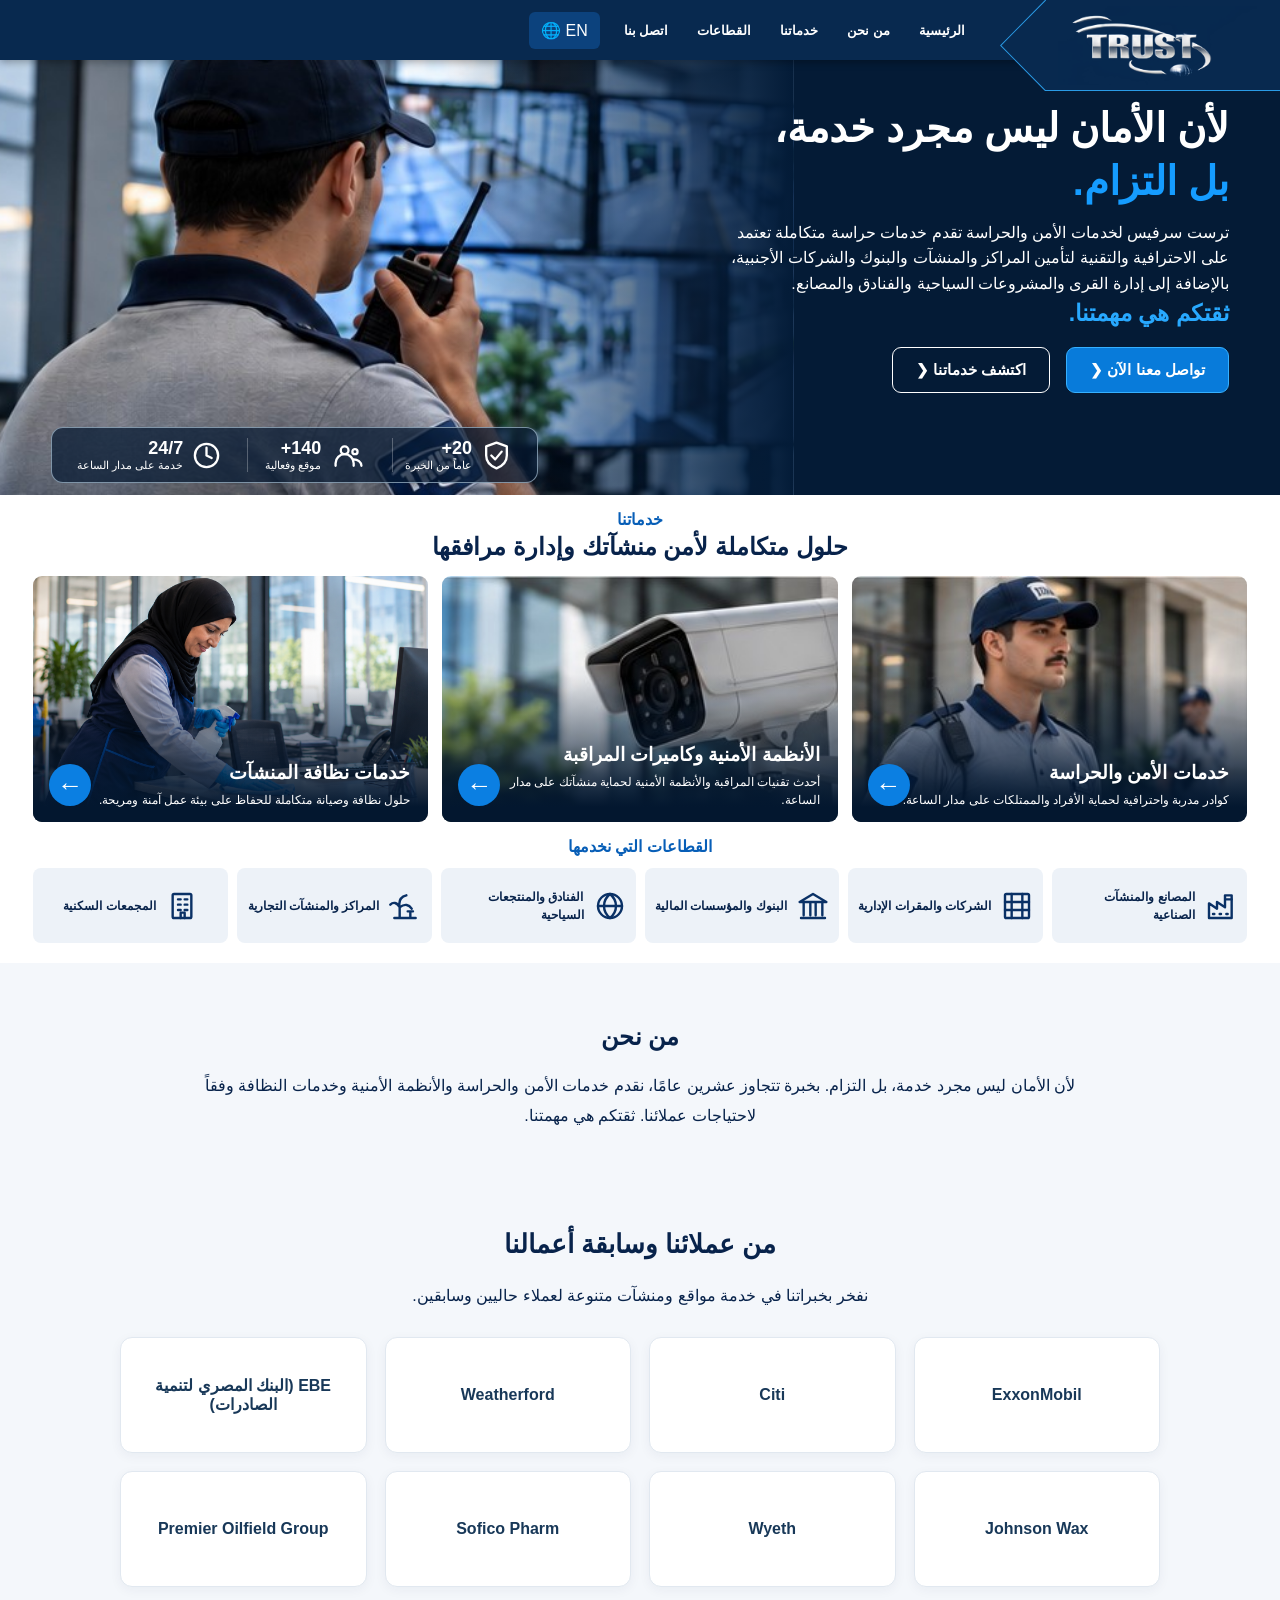
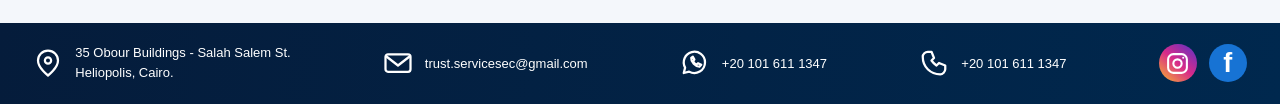
==== commit 4e8c245e: "Avoid broken logo images until original files are committed" ====
--- a/index.html
+++ b/index.html
@@ -2,5 +2,5 @@
 <header class="top"><div class="brand"><svg class="brand-outline" viewBox="0 0 280 90" preserveAspectRatio="none" aria-hidden="true"><path d="M45 0 L0 45 L45 90 H280"/></svg><img src="assets/logo_transparent.png" alt="TRUST Service"></div><nav class="nav" aria-label="Main navigation"><a href="#home" data-ar="الرئيسية" data-en="Home">الرئيسية</a><a href="about.html" data-ar="من نحن" data-en="About">من نحن</a><a href="security.html" data-ar="خدماتنا" data-en="Services">خدماتنا</a><a href="#sectors" data-ar="القطاعات" data-en="Sectors">القطاعات</a><a href="contact.html" data-ar="اتصل بنا" data-en="Contact">اتصل بنا</a></nav><button class="lang" id="lang" type="button">EN 🌐</button><button class="hamburger" id="menu" type="button" aria-label="Toggle menu" aria-expanded="false">☰</button></header>
 <main><section class="hero" id="home"><div class="hero-photo" role="img" aria-label="Security guard monitoring CCTV displays"></div><div class="hero-copy"><h1 data-ar="لأن الأمان ليس مجرد خدمة،<br><em>بل التزام.</em>" data-en="Security is more than a service,<br><em>it's a commitment.</em>">لأن الأمان ليس مجرد خدمة،<br><em>بل التزام.</em></h1><p data-ar="ترست سرفيس لخدمات الأمن والحراسة تقدم خدمات حراسة متكاملة تعتمد على الاحترافية والتقنية لتأمين المراكز والمنشآت والبنوك والشركات الأجنبية، بالإضافة إلى إدارة القرى والمشروعات السياحية والفنادق والمصانع." data-en="Trust Service provides professional security and technology-driven solutions for commercial premises, banks, international companies, tourism projects, hotels and factories.">ترست سرفيس لخدمات الأمن والحراسة تقدم خدمات حراسة متكاملة تعتمد على الاحترافية والتقنية لتأمين المراكز والمنشآت والبنوك والشركات الأجنبية، بالإضافة إلى إدارة القرى والمشروعات السياحية والفنادق والمصانع.</p><strong data-ar="ثقتكم هي مهمتنا." data-en="Your trust is our mission.">ثقتكم هي مهمتنا.</strong><div class="hero-buttons"><a class="btn primary" href="#contact" data-ar="تواصل معنا الآن ❮" data-en="Contact Us ❯">تواصل معنا الآن ❮</a><a class="btn outline" href="#services" data-ar="اكتشف خدماتنا ❮" data-en="Explore Services ❯">اكتشف خدماتنا ❮</a></div></div><div class="stats"><div><span class="stat-icon"><svg viewBox="0 0 24 24" width="30" height="30" fill="none" stroke="currentColor" stroke-width="1.8" stroke-linecap="round" stroke-linejoin="round" aria-hidden="true"><path d="M12 2 4 5v7c0 5 3 8 8 10 5-2 8-5 8-10V5z"/><path d="m8 12 3 3 5-6"/></svg></span><b>20+</b><small data-ar="عاماً من الخبرة" data-en="Years of experience">عاماً من الخبرة</small></div><div><span class="stat-icon"><svg viewBox="0 0 24 24" width="30" height="30" fill="none" stroke="currentColor" stroke-width="1.8" stroke-linecap="round" stroke-linejoin="round" aria-hidden="true"><circle cx="9" cy="8" r="3"/><circle cx="17" cy="9" r="2"/><path d="M2 20v-2a7 7 0 0 1 14 0v2M16 15c3 0 6 2 6 5"/></svg></span><b>140+</b><small data-ar="موقع وفعالية" data-en="Sites & events served">موقع وفعالية</small></div><div><span class="stat-icon"><svg viewBox="0 0 24 24" width="30" height="30" fill="none" stroke="currentColor" stroke-width="1.8" stroke-linecap="round" stroke-linejoin="round" aria-hidden="true"><circle cx="12" cy="12" r="9"/><path d="M12 6v6l4 2"/></svg></span><b>24/7</b><small data-ar="خدمة على مدار الساعة" data-en="Around-the-clock security">خدمة على مدار الساعة</small></div></div></section>
 <section class="services" id="services"><div class="section-label" data-ar="خدماتنا" data-en="Our Services">خدماتنا</div><h2 data-ar="حلول متكاملة لأمن منشآتك وإدارة مرافقها" data-en="Integrated Security & Facility Solutions">حلول متكاملة لأمن منشآتك وإدارة مرافقها</h2><div class="cards"><article class="card"><img src="assets/guards.jpg" alt="Security guards in uniform"><div class="shade"><h3 data-ar="خدمات الأمن والحراسة" data-en="Security Guarding">خدمات الأمن والحراسة</h3><p data-ar="كوادر مدربة واحترافية لحماية الأفراد والممتلكات على مدار الساعة." data-en="Trained professionals protecting people and property around the clock.">كوادر مدربة واحترافية لحماية الأفراد والممتلكات على مدار الساعة.</p></div><a href="security.html" aria-label="Explore security guarding"><span data-ar="←" data-en="→">←</span></a></article><article class="card"><img src="assets/cctv.jpg" alt="Security CCTV camera"><div class="shade"><h3 data-ar="الأنظمة الأمنية وكاميرات المراقبة" data-en="Security Systems & CCTV">الأنظمة الأمنية وكاميرات المراقبة</h3><p data-ar="أحدث تقنيات المراقبة والأنظمة الأمنية لحماية منشآتك على مدار الساعة." data-en="Surveillance and security technology to protect your premises.">أحدث تقنيات المراقبة والأنظمة الأمنية لحماية منشآتك على مدار الساعة.</p></div><a href="cctv.html" aria-label="Explore CCTV and security systems"><span data-ar="←" data-en="→">←</span></a></article><article class="card"><img src="assets/facility_cleaning_approved.png" alt="Female professional cleaner"><div class="shade"><h3 data-ar="خدمات نظافة المنشآت" data-en="Facility Cleaning Services">خدمات نظافة المنشآت</h3><p data-ar="حلول نظافة وصيانة متكاملة للحفاظ على بيئة عمل آمنة ومريحة." data-en="Cleaning and cleaning services for safe, comfortable workplaces.">حلول نظافة وصيانة متكاملة للحفاظ على بيئة عمل آمنة ومريحة.</p></div><a href="facility.html" aria-label="Explore facility services"><span data-ar="←" data-en="→">←</span></a></article></div></section>
-<section class="sectors" id="sectors"><div class="section-label" data-ar="القطاعات التي نخدمها" data-en="Sectors We Serve">القطاعات التي نخدمها</div><div class="sector-grid"><div><span class="sector-icon"><svg viewBox="0 0 24 24" width="30" height="30" fill="none" stroke="currentColor" stroke-width="1.8" stroke-linecap="round" stroke-linejoin="round" aria-hidden="true"><path d="M3 21V10l6 4V9l6 4V4h5v17z"/><path d="M6 18h1m4 0h1m4 0h1M16 7h4"/></svg></span><b data-ar="المصانع والمنشآت الصناعية" data-en="Factories & Industrial Sites">المصانع والمنشآت الصناعية</b></div><div><span class="sector-icon"><svg viewBox="0 0 24 24" width="30" height="30" fill="none" stroke="currentColor" stroke-width="1.8" stroke-linecap="round" stroke-linejoin="round" aria-hidden="true"><rect x="3" y="3" width="18" height="18" rx="1"/><path d="M8 3v18M16 3v18M3 9h18M3 15h18"/></svg></span><b data-ar="الشركات والمقرات الإدارية" data-en="Companies & Administrative Offices">الشركات والمقرات الإدارية</b></div><div><span class="sector-icon"><svg viewBox="0 0 24 24" width="30" height="30" fill="none" stroke="currentColor" stroke-width="1.8" stroke-linecap="round" stroke-linejoin="round" aria-hidden="true"><path d="m2 9 10-6 10 6M3 21h18M5 10v9m5-9v9m4-9v9m5-9v9M2 9h20"/></svg></span><b data-ar="البنوك والمؤسسات المالية" data-en="Banks & Financial Institutions">البنوك والمؤسسات المالية</b></div><div><span class="sector-icon"><svg viewBox="0 0 24 24" width="30" height="30" fill="none" stroke="currentColor" stroke-width="1.8" stroke-linecap="round" stroke-linejoin="round" aria-hidden="true"><circle cx="12" cy="12" r="9"/><path d="M3 12h18M12 3c-6 5-6 13 0 18m0-18c6 5 6 13 0 18"/></svg></span><b data-ar="الفنادق والمنتجعات السياحية" data-en="Hotels & Resorts">الفنادق والمنتجعات السياحية</b></div><div><span class="sector-icon"><svg viewBox="0 0 24 24" width="30" height="30" fill="none" stroke="currentColor" stroke-width="1.8" stroke-linecap="round" stroke-linejoin="round" aria-hidden="true"><path d="M4 21h16M8 21v-8m0 0c-2-4-5-4-7-2m7 2c-1-5 1-8 5-9m-5 9c4-3 7-2 9 1M16 21v-5m-2 0h4"/></svg></span><b data-ar="المراكز والمنشآت التجارية" data-en="Shopping Centers & Commercial Properties">المراكز والمنشآت التجارية</b></div><div><span class="sector-icon"><svg viewBox="0 0 24 24" width="30" height="30" fill="none" stroke="currentColor" stroke-width="1.8" stroke-linecap="round" stroke-linejoin="round" aria-hidden="true"><rect x="5" y="3" width="14" height="18" rx="1"/><path d="M9 7h2m3 0h2M9 11h2m3 0h2M9 15h2m3 0h2M11 21v-4h3v4"/></svg></span><b data-ar="المجمعات السكنية" data-en="Residential Compounds">المجمعات السكنية</b></div></div></section><section id="about" class="about"><h2 data-ar="من نحن" data-en="About Trust Service">من نحن</h2><p data-ar="لأن الأمان ليس مجرد خدمة، بل التزام. بخبرة تتجاوز عشرين عامًا، نقدم خدمات الأمن والحراسة والأنظمة الأمنية وخدمات النظافة وفقاً لاحتياجات عملائنا. ثقتكم هي مهمتنا." data-en="Security is more than a service — it's a commitment. With over twenty years of experience, we offer security, surveillance and facility solutions tailored to our customers. Your trust is our mission.">لأن الأمان ليس مجرد خدمة، بل التزام. بخبرة تتجاوز عشرين عامًا، نقدم خدمات الأمن والحراسة والأنظمة الأمنية وخدمات النظافة وفقاً لاحتياجات عملائنا. ثقتكم هي مهمتنا.</p></section><section class="client-history" id="clients" aria-labelledby="clients-title" style="padding:36px 5%;background:#f4f7fb;text-align:center"><h2 id="clients-title" data-ar="من عملائنا وسابقة أعمالنا" data-en="Selected Clients & Previous Work">من عملائنا وسابقة أعمالنا</h2><p data-ar="نفخر بخبراتنا في خدمة مواقع ومنشآت متنوعة لعملاء حاليين وسابقين." data-en="Our experience includes diverse facilities and sites for current and former clients.">نفخر بخبراتنا في خدمة مواقع ومنشآت متنوعة لعملاء حاليين وسابقين.</p><div class="client-logos"><div class="client-card"><img src="assets/clients/exxonmobil.png" alt="ExxonMobil" loading="lazy" onerror="this.hidden=true;this.nextElementSibling.hidden=false"><span hidden>ExxonMobil</span></div><div class="client-card"><img src="assets/clients/citi.png" alt="Citi" loading="lazy" onerror="this.hidden=true;this.nextElementSibling.hidden=false"><span hidden>Citi</span></div><div class="client-card"><img src="assets/clients/weatherford.png" alt="Weatherford" loading="lazy" onerror="this.hidden=true;this.nextElementSibling.hidden=false"><span hidden>Weatherford</span></div><div class="client-card"><img src="assets/clients/ebe-old.png" alt="البنك المصري لتنمية الصادرات (EBE)" loading="lazy" onerror="this.hidden=true;this.nextElementSibling.hidden=false"><span hidden>البنك المصري لتنمية الصادرات (EBE)</span></div><div class="client-card"><img src="assets/clients/johnson-wax.png" alt="Johnson Wax" loading="lazy" onerror="this.hidden=true;this.nextElementSibling.hidden=false"><span hidden>Johnson Wax</span></div><div class="client-card"><img src="assets/clients/wyeth.png" alt="Wyeth" loading="lazy" onerror="this.hidden=true;this.nextElementSibling.hidden=false"><span hidden>Wyeth</span></div><div class="client-card"><img src="assets/clients/sofico-pharm.png" alt="Sofico Pharm" loading="lazy" onerror="this.hidden=true;this.nextElementSibling.hidden=false"><span hidden>Sofico Pharm</span></div><div class="client-card"><img src="assets/clients/premier-oilfield.png" alt="Premier Oilfield Group" loading="lazy" onerror="this.hidden=true;this.nextElementSibling.hidden=false"><span hidden>Premier Oilfield Group</span></div></div></section></main>
+<section class="sectors" id="sectors"><div class="section-label" data-ar="القطاعات التي نخدمها" data-en="Sectors We Serve">القطاعات التي نخدمها</div><div class="sector-grid"><div><span class="sector-icon"><svg viewBox="0 0 24 24" width="30" height="30" fill="none" stroke="currentColor" stroke-width="1.8" stroke-linecap="round" stroke-linejoin="round" aria-hidden="true"><path d="M3 21V10l6 4V9l6 4V4h5v17z"/><path d="M6 18h1m4 0h1m4 0h1M16 7h4"/></svg></span><b data-ar="المصانع والمنشآت الصناعية" data-en="Factories & Industrial Sites">المصانع والمنشآت الصناعية</b></div><div><span class="sector-icon"><svg viewBox="0 0 24 24" width="30" height="30" fill="none" stroke="currentColor" stroke-width="1.8" stroke-linecap="round" stroke-linejoin="round" aria-hidden="true"><rect x="3" y="3" width="18" height="18" rx="1"/><path d="M8 3v18M16 3v18M3 9h18M3 15h18"/></svg></span><b data-ar="الشركات والمقرات الإدارية" data-en="Companies & Administrative Offices">الشركات والمقرات الإدارية</b></div><div><span class="sector-icon"><svg viewBox="0 0 24 24" width="30" height="30" fill="none" stroke="currentColor" stroke-width="1.8" stroke-linecap="round" stroke-linejoin="round" aria-hidden="true"><path d="m2 9 10-6 10 6M3 21h18M5 10v9m5-9v9m4-9v9m5-9v9M2 9h20"/></svg></span><b data-ar="البنوك والمؤسسات المالية" data-en="Banks & Financial Institutions">البنوك والمؤسسات المالية</b></div><div><span class="sector-icon"><svg viewBox="0 0 24 24" width="30" height="30" fill="none" stroke="currentColor" stroke-width="1.8" stroke-linecap="round" stroke-linejoin="round" aria-hidden="true"><circle cx="12" cy="12" r="9"/><path d="M3 12h18M12 3c-6 5-6 13 0 18m0-18c6 5 6 13 0 18"/></svg></span><b data-ar="الفنادق والمنتجعات السياحية" data-en="Hotels & Resorts">الفنادق والمنتجعات السياحية</b></div><div><span class="sector-icon"><svg viewBox="0 0 24 24" width="30" height="30" fill="none" stroke="currentColor" stroke-width="1.8" stroke-linecap="round" stroke-linejoin="round" aria-hidden="true"><path d="M4 21h16M8 21v-8m0 0c-2-4-5-4-7-2m7 2c-1-5 1-8 5-9m-5 9c4-3 7-2 9 1M16 21v-5m-2 0h4"/></svg></span><b data-ar="المراكز والمنشآت التجارية" data-en="Shopping Centers & Commercial Properties">المراكز والمنشآت التجارية</b></div><div><span class="sector-icon"><svg viewBox="0 0 24 24" width="30" height="30" fill="none" stroke="currentColor" stroke-width="1.8" stroke-linecap="round" stroke-linejoin="round" aria-hidden="true"><rect x="5" y="3" width="14" height="18" rx="1"/><path d="M9 7h2m3 0h2M9 11h2m3 0h2M9 15h2m3 0h2M11 21v-4h3v4"/></svg></span><b data-ar="المجمعات السكنية" data-en="Residential Compounds">المجمعات السكنية</b></div></div></section><section id="about" class="about"><h2 data-ar="من نحن" data-en="About Trust Service">من نحن</h2><p data-ar="لأن الأمان ليس مجرد خدمة، بل التزام. بخبرة تتجاوز عشرين عامًا، نقدم خدمات الأمن والحراسة والأنظمة الأمنية وخدمات النظافة وفقاً لاحتياجات عملائنا. ثقتكم هي مهمتنا." data-en="Security is more than a service — it's a commitment. With over twenty years of experience, we offer security, surveillance and facility solutions tailored to our customers. Your trust is our mission.">لأن الأمان ليس مجرد خدمة، بل التزام. بخبرة تتجاوز عشرين عامًا، نقدم خدمات الأمن والحراسة والأنظمة الأمنية وخدمات النظافة وفقاً لاحتياجات عملائنا. ثقتكم هي مهمتنا.</p></section><section class="client-history" id="clients" aria-labelledby="clients-title" style="padding:36px 5%;background:#f4f7fb;text-align:center"><h2 id="clients-title" data-ar="من عملائنا وسابقة أعمالنا" data-en="Selected Clients & Previous Work">من عملائنا وسابقة أعمالنا</h2><p data-ar="نفخر بخبراتنا في خدمة مواقع ومنشآت متنوعة لعملاء حاليين وسابقين." data-en="Our experience includes diverse facilities and sites for current and former clients.">نفخر بخبراتنا في خدمة مواقع ومنشآت متنوعة لعملاء حاليين وسابقين.</p><div class="client-logos"><div class="client-card"><span>ExxonMobil</span></div><div class="client-card"><span>Citi</span></div><div class="client-card"><span>Weatherford</span></div><div class="client-card"><span>EBE (البنك المصري لتنمية الصادرات)</span></div><div class="client-card"><span>Johnson Wax</span></div><div class="client-card"><span>Wyeth</span></div><div class="client-card"><span>Sofico Pharm</span></div><div class="client-card"><span>Premier Oilfield Group</span></div></div></section></main>
 <footer id="contact"><div class="footer-inner"><div class="footer-social"><a aria-label="Facebook" href="https://www.facebook.com/share/1CmAo6zM5y/" target="_blank" rel="noopener">f</a><a aria-label="Instagram" href="https://www.instagram.com/trust.service.sec/" target="_blank" rel="noopener noreferrer"><svg viewBox="0 0 24 24" width="25" height="25" fill="none" stroke="currentColor" stroke-width="2" stroke-linecap="round" stroke-linejoin="round" aria-hidden="true"><rect x="3" y="3" width="18" height="18" rx="5"/><circle cx="12" cy="12" r="4"/><circle cx="17.5" cy="6.5" r="1" fill="currentColor" stroke="none"/></svg></a></div><a href="tel:+201016111347"><span class="footer-icon"><svg viewBox="0 0 24 24" width="30" height="30" fill="none" stroke="currentColor" stroke-width="1.8" stroke-linecap="round" stroke-linejoin="round" aria-hidden="true"><path d="M7 3h3l2 5-2 2a16 16 0 0 0 4 4l2-2 5 2v3c0 2-2 4-4 4C9 21 3 15 3 7c0-2 2-4 4-4z"/></svg></span><span dir="ltr">+20 101 611 1347</span></a><a href="https://wa.me/201016111347" target="_blank" rel="noopener"><span class="footer-icon"><svg viewBox="0 0 24 24" width="30" height="30" fill="none" stroke="currentColor" stroke-width="1.8" stroke-linecap="round" stroke-linejoin="round" aria-hidden="true"><path d="M20 11.5a8.5 8.5 0 0 1-12.7 7.4L3 20l1.1-4.3A8.5 8.5 0 1 1 20 11.5z"/><path d="M9 8c-.4 3 3.5 6.8 6.5 7l1.5-1.6-2.6-1.2-1.2 1c-1.2-.5-2.2-1.5-2.7-2.7l1-1.2L10.3 7z"/></svg></span><span dir="ltr">+20 101 611 1347</span></a><a href="mailto:trust.servicesec@gmail.com"><span class="footer-icon"><svg viewBox="0 0 24 24" width="30" height="30" fill="none" stroke="currentColor" stroke-width="1.8" stroke-linecap="round" stroke-linejoin="round" aria-hidden="true"><rect x="2" y="5" width="20" height="14" rx="2"/><path d="m3 7 9 7 9-7"/></svg></span>trust.servicesec@gmail.com</a><div class="address"><span class="footer-icon"><svg viewBox="0 0 24 24" width="30" height="30" fill="none" stroke="currentColor" stroke-width="1.8" stroke-linecap="round" stroke-linejoin="round" aria-hidden="true"><path d="M20 10c0 6-8 12-8 12S4 16 4 10a8 8 0 0 1 16 0z"/><circle cx="12" cy="10" r="2.5"/></svg></span><span dir="ltr"><bdi dir="ltr">35 Obour Buildings - Salah Salem St.<br>Heliopolis, Cairo.</bdi></span></div></div></footer><script src="script.js?v=native-nav3"></script></body></html>
--- a/style.css
+++ b/style.css
@@ -110,3 +110,6 @@
 
 /* Selected clients: readable bilingual name cards until approved logo files are uploaded */
 .client-history h2{font-size:26px;color:#08234b}.client-history p{line-height:1.8}.client-names span{display:flex;align-items:center;justify-content:center;min-width:175px;min-height:65px;padding:15px 20px;border-radius:9px;background:#fff;border:1px solid #d7e3ef;color:#10345c;font-weight:700;box-shadow:0 2px 8px #0b2d5010}.client-history{scroll-margin-top:70px}
+
+/* Responsive, original-brand client logo gallery */
+.client-logos{display:grid;grid-template-columns:repeat(4,minmax(0,1fr));gap:18px;max-width:1040px;margin:26px auto 0}.client-card{display:flex;align-items:center;justify-content:center;min-height:116px;padding:18px;background:#fff;border:1px solid #e1e8f0;border-radius:12px;box-shadow:0 3px 12px rgba(14,42,73,.05)}.client-card img{display:block;max-width:100%;max-height:82px;width:auto;height:auto;object-fit:contain}.client-card img[hidden]{display:none}.client-card span{font-weight:700;color:#183858;text-align:center}.client-card span[hidden]{display:none}@media(max-width:700px){.client-logos{grid-template-columns:repeat(2,minmax(0,1fr));gap:10px}.client-card{min-height:90px;padding:12px}.client-card img{max-height:64px}}
